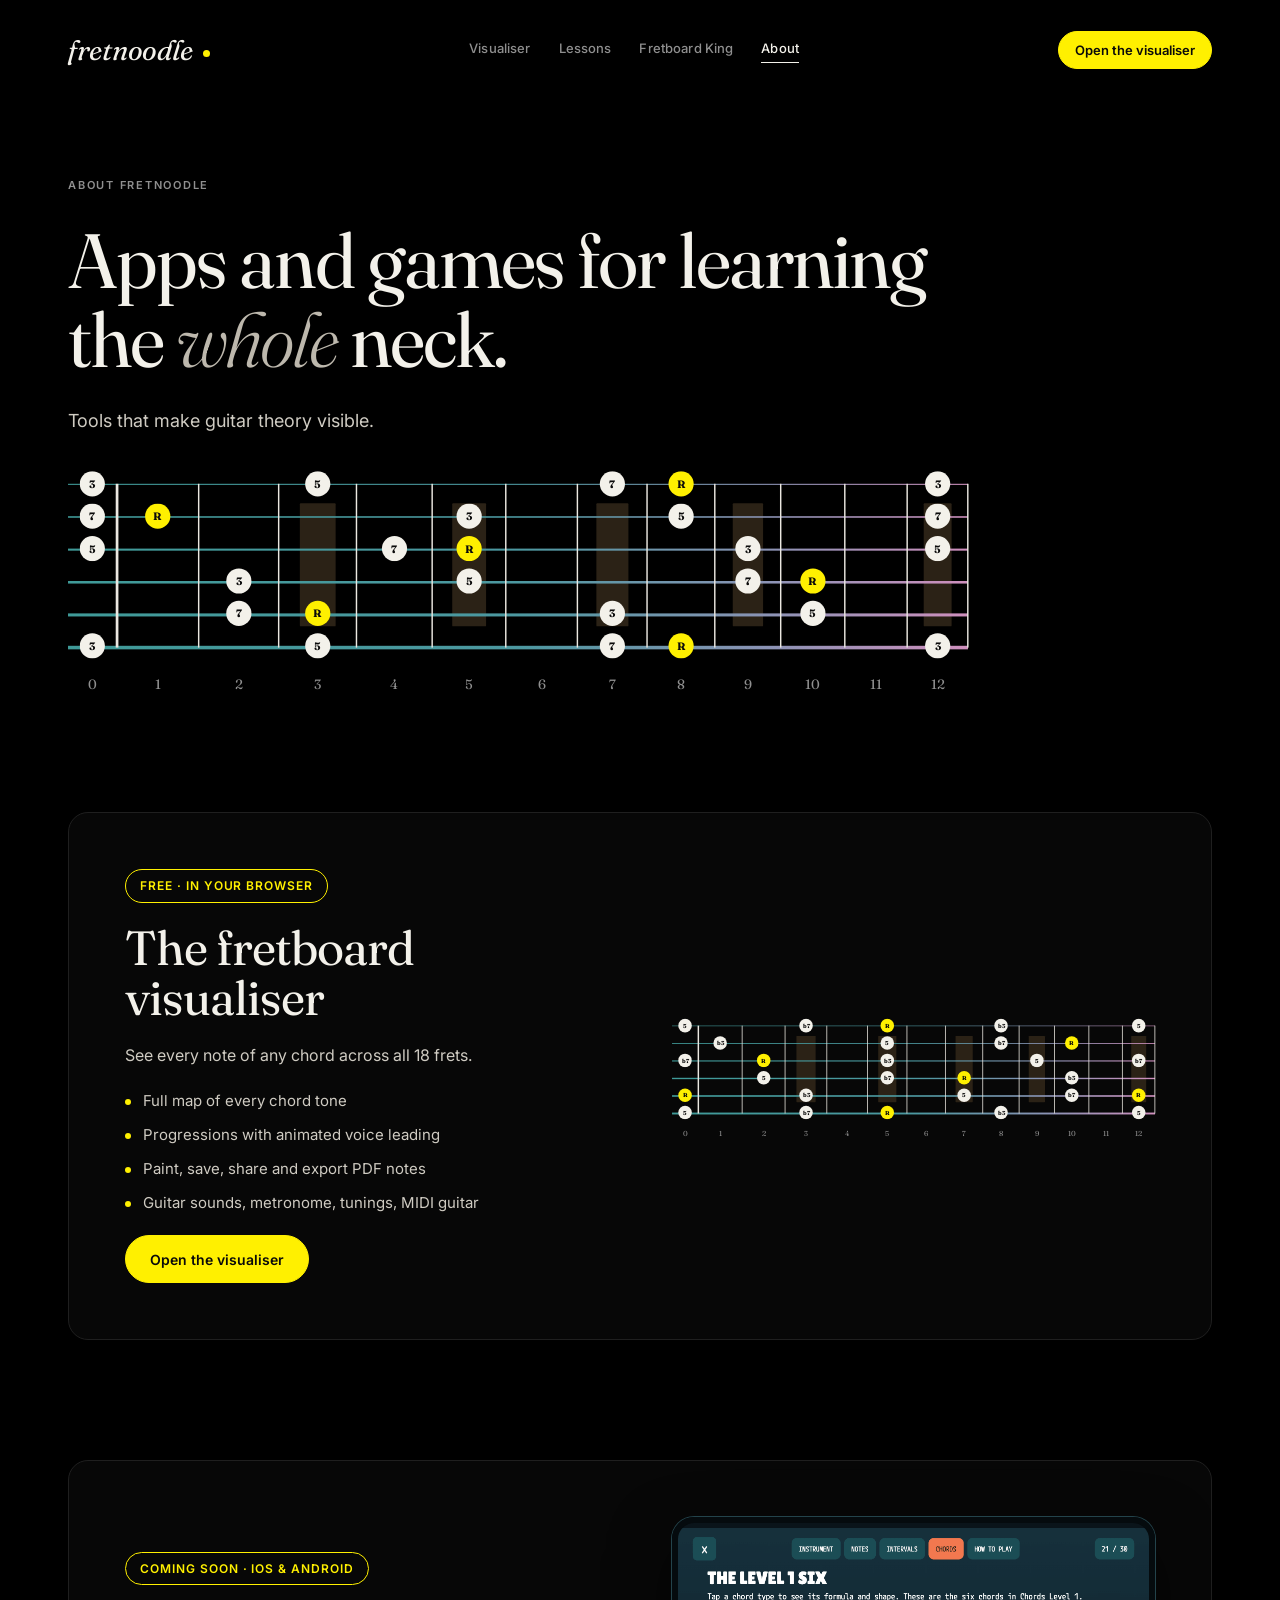
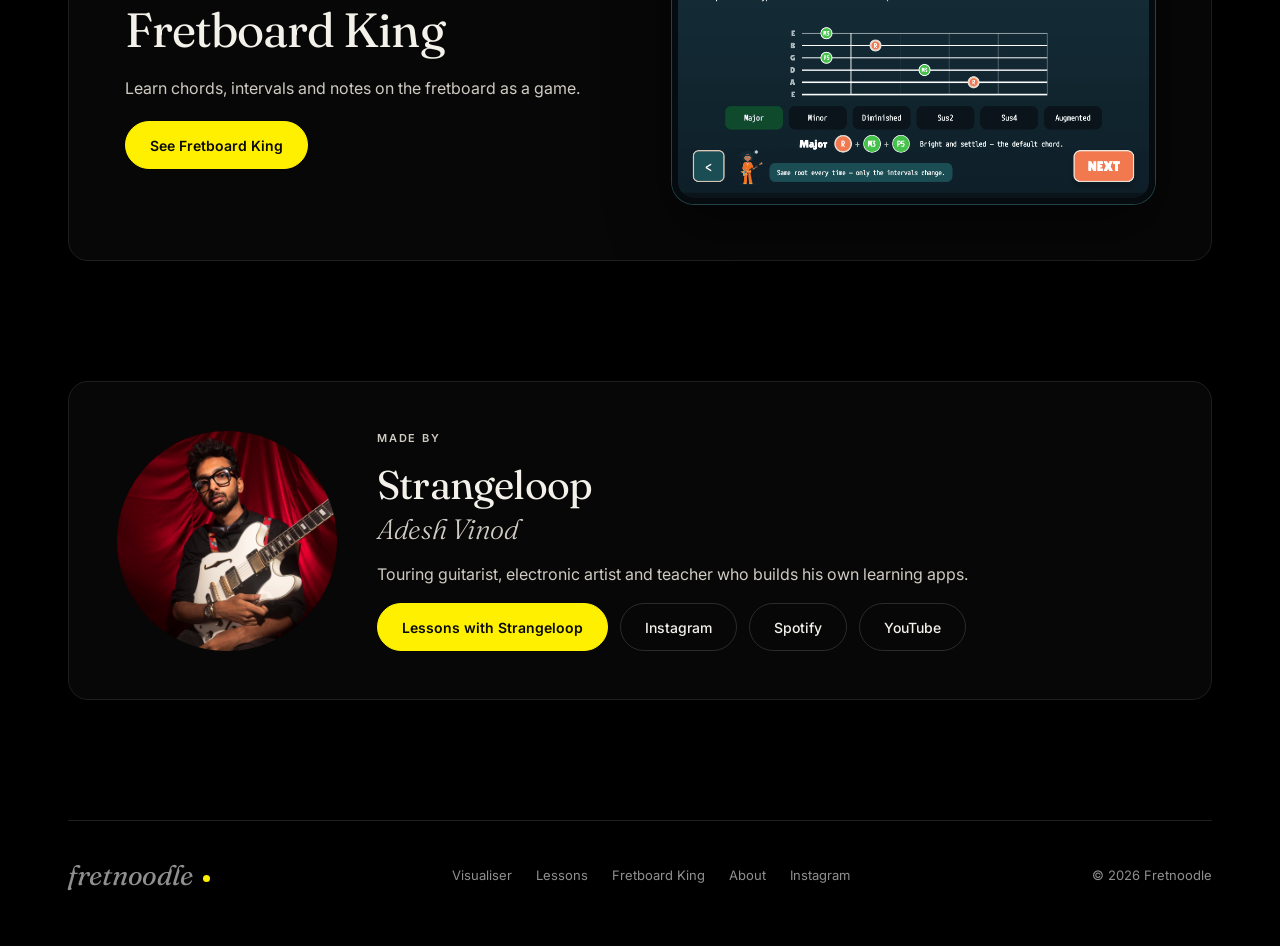
==== about.html @ 5f14fd3d "Relaunch site: visualiser home, Lessons, Fretboard King and About pages Site - Visualiser is now the" ====
<!doctype html>
<!--
  Fretnoodle — About

  What Fretnoodle is: the fretboard visualiser, the upcoming Fretboard King
  game, and the person who makes them.

  Styles: assets/css/site.css · Script: assets/js/site.js
-->
<html lang="en">
<head>
  <meta charset="utf-8">
  <meta name="viewport" content="width=device-width, initial-scale=1">
  <title>About · Fretnoodle</title>
  <meta name="description" content="Fretnoodle makes apps and games for learning the guitar neck: the free fretboard visualiser and Fretboard King, a game for iOS and Android. Made by guitarist Strangeloop.">
  <link rel="icon" type="image/x-icon" href="favicon.ico?v=2">

  <link rel="preconnect" href="https://fonts.googleapis.com">
  <link rel="preconnect" href="https://fonts.gstatic.com" crossorigin>
  <link rel="stylesheet" href="https://fonts.googleapis.com/css2?family=Fraunces:ital,opsz,wght@0,9..144,300..700;1,9..144,300..600&family=Inter:wght@400;500;600&display=swap">
  <link rel="stylesheet" href="assets/css/site.css?v=11">

  <!-- Google tag (gtag.js) -->
  <script async src="https://www.googletagmanager.com/gtag/js?id=G-CQBNR4ZQDX"></script>
  <script>
    window.dataLayer = window.dataLayer || [];
    function gtag(){dataLayer.push(arguments);}
    gtag('js', new Date());
    gtag('config', 'G-CQBNR4ZQDX');
  </script>
</head>
<body>
<div class="container">

  <header class="site-header">
    <a class="brand" href="index.html"><span class="brand-word">fretnoodle</span><span class="brand-dot" aria-hidden="true"></span></a>
    <nav class="site-nav" aria-label="Main">
      <a href="index.html">Visualiser</a>
      <a href="lessons.html">Lessons</a>
      <a href="fretboard-king.html">Fretboard King</a>
      <a href="about.html" aria-current="page">About</a>
    </nav>
    <a class="btn btn-primary btn-small" href="index.html">Open the visualiser</a>
  </header>

  <main>

    <section class="about-hero" aria-labelledby="aboutTitle">
      <p class="eyebrow">About Fretnoodle</p>
      <h1 class="display hero-title" id="aboutTitle">Apps and games for learning the <i>whole</i> neck.</h1>
      <p class="lead">Tools that make guitar theory visible.</p>
      <div class="mini-neck" data-root="0" data-intervals="0,4,7,11" data-frets="12" data-label="Every C major 7 chord tone across the first 12 frets"></div>
    </section>

    <!-- Visualiser ------------------------------------------------------ -->
    <section class="section" aria-labelledby="visualiserTitle">
      <div class="panel product">
        <div class="product-text">
          <span class="badge">Free · in your browser</span>
          <h3 id="visualiserTitle">The fretboard visualiser</h3>
          <p>See every note of any chord across all 18 frets.</p>
          <ul class="feature-list">
            <li>Full map of every chord tone</li>
            <li>Progressions with animated voice leading</li>
            <li>Paint, save, share and export PDF notes</li>
            <li>Guitar sounds, metronome, tunings, MIDI guitar</li>
          </ul>
          <div class="button-row">
            <a class="btn btn-primary" href="index.html">Open the visualiser</a>
          </div>
        </div>
        <div class="mini-neck" data-root="9" data-intervals="0,3,7,10" data-frets="12" data-label="Every A minor 7 chord tone across the first 12 frets"></div>
      </div>
    </section>

    <!-- Fretboard King -------------------------------------------------- -->
    <section class="section" id="fretboard-king" aria-labelledby="kingTitle">
      <div class="panel product">
        <div class="product-text">
          <span class="badge">Coming soon · iOS &amp; Android</span>
          <h3 id="kingTitle">Fretboard King</h3>
          <p>Learn chords, intervals and notes on the fretboard as a game.</p>
          <div class="button-row">
            <a class="btn btn-primary" href="fretboard-king.html">See Fretboard King</a>
          </div>
        </div>
        <a class="king-shot" href="fretboard-king.html">
          <img src="assets/images/fretboard-king/screen-21.png" alt="Fretboard King: building chords on the fretboard" width="924" height="540" loading="lazy">
        </a>
      </div>
    </section>

    <!-- Creator --------------------------------------------------------- -->
    <section class="section" aria-labelledby="creatorTitle">
      <div class="panel creator">
        <img src="assets/images/strangeloop-portrait.jpg" alt="Strangeloop with his guitar" width="1000" height="1500" loading="lazy">
        <div class="creator-text">
          <p class="eyebrow">Made by</p>
          <div class="name-block">
            <h3 id="creatorTitle">Strangeloop</h3>
            <p class="real-name">Adesh Vinod</p>
          </div>
          <p>Touring guitarist, electronic artist and teacher who builds his own learning apps.</p>
          <div class="button-row">
            <a class="btn btn-primary" href="lessons.html">Lessons with Strangeloop</a>
            <a class="btn" href="https://www.instagram.com/strangeloop__/" target="_blank" rel="noopener">Instagram</a>
            <a class="btn" href="https://open.spotify.com/track/6d8cV8W8haRmxL6HJ8miiX" target="_blank" rel="noopener">Spotify</a>
            <a class="btn" href="https://www.youtube.com/watch?v=9fj053LZE0A" target="_blank" rel="noopener">YouTube</a>
          </div>
        </div>
      </div>
    </section>

  </main>

  <footer class="site-footer">
    <a class="brand" href="index.html"><span class="brand-word">fretnoodle</span><span class="brand-dot" aria-hidden="true"></span></a>
    <nav aria-label="Footer">
      <a href="index.html">Visualiser</a>
      <a href="lessons.html">Lessons</a>
      <a href="fretboard-king.html">Fretboard King</a>
      <a href="about.html">About</a>
      <a href="https://www.instagram.com/strangeloop__/" target="_blank" rel="noopener">Instagram</a>
    </nav>
    <span>© <span data-year></span> Fretnoodle</span>
  </footer>

</div>
<script src="assets/js/site.js?v=2"></script>
</body>
</html>
---- assets/css/site.css ----
/*
 * Fretnoodle — site pages (lessons.html, about.html)
 *
 * Same look as the visualiser (assets/css/fretboard-visualiser.css): black
 * background, Fraunces headings, Inter text, one yellow accent, hairline
 * borders and pill buttons.
 *
 * Contents
 *   1. Tokens and base
 *   2. Header and footer
 *   3. Buttons and small parts
 *   4. Sections
 *   5. Lessons page
 *   6. About page
 *   7. Mini fretboard graphic
 *   8. Fretboard King page (game look: navy, coral, teal, Lilita One)
 *   9. Responsive
 */

/* 1. Tokens and base ------------------------------------------------------ */

:root {
  --accent: #FFF000;
  --ink: #f3f1ea;
  --soft: #cfcbc2;
  --muted: #8f8f8f;
  --line: #1f1f1f;
  --line-strong: #2b2b2b;
  --panel: #070707;
  --gutter: clamp(16px, 4vw, 48px);
}

* { box-sizing: border-box; }

html { scroll-behavior: smooth; }
@media (prefers-reduced-motion: reduce) { html { scroll-behavior: auto; } }

body {
  margin: 0;
  background: #000;
  color: var(--ink);
  font-family: Inter, system-ui, sans-serif;
  font-size: 16px;
  line-height: 1.6;
  -webkit-font-smoothing: antialiased;
}

img { display: block; max-width: 100%; height: auto; }   /* aspect-ratio rules below win over width/height attributes */
figure { margin: 0; }
a { color: inherit; }
a:focus-visible, button:focus-visible { outline: 2px solid var(--accent); outline-offset: 3px; }
[hidden] { display: none !important; }

.container { max-width: 1240px; margin: 0 auto; padding: 0 var(--gutter); }

.eyebrow {
  margin: 0;
  font-size: 11px;
  font-weight: 600;
  letter-spacing: .16em;
  text-transform: uppercase;
  color: var(--muted);
}

.display {
  margin: 0;
  font-family: Fraunces, Georgia, serif;
  font-weight: 400;
  letter-spacing: -.025em;
  line-height: 1.02;
}
.display i { font-weight: 300; color: #bdb8ad; }

.lead { max-width: 620px; margin: 0; font-size: 18px; line-height: 1.6; color: var(--soft); }

/* 2. Header and footer ---------------------------------------------------- */

.site-header {
  display: flex;
  flex-wrap: wrap;
  align-items: center;
  justify-content: space-between;
  gap: 16px 32px;
  padding: 28px 0 8px;
}
.brand { display: flex; align-items: center; gap: 10px; color: var(--ink); text-decoration: none; }
.brand-word { font-family: Fraunces, Georgia, serif; font-style: italic; font-size: 28px; letter-spacing: -.01em; }
.brand-dot { width: 7px; height: 7px; margin-top: 6px; border-radius: 50%; background: var(--accent); }

.site-nav { display: flex; flex-wrap: wrap; gap: 4px 28px; font-size: 13px; font-weight: 500; letter-spacing: .01em; }
.site-nav a { padding-bottom: 3px; color: var(--muted); text-decoration: none; }
.site-nav a:hover { color: var(--ink); }
.site-nav a[aria-current=page] { color: var(--ink); border-bottom: 1px solid var(--ink); }

.site-footer {
  display: flex;
  flex-wrap: wrap;
  align-items: center;
  justify-content: space-between;
  gap: 20px 32px;
  margin-top: 120px;
  padding: 32px 0 48px;
  border-top: 1px solid var(--line);
  font-size: 13px;
  color: var(--muted);
}
.site-footer nav { display: flex; flex-wrap: wrap; gap: 8px 24px; }
.site-footer a { color: var(--muted); text-decoration: none; }
.site-footer a:hover { color: var(--ink); }

/* 3. Buttons and small parts ---------------------------------------------- */

.btn {
  display: inline-flex;
  align-items: center;
  justify-content: center;
  gap: 10px;
  min-height: 48px;
  padding: 0 24px;
  border: 1px solid var(--line-strong);
  border-radius: 999px;
  background: transparent;
  color: var(--ink);
  font: 500 14px Inter, system-ui, sans-serif;
  text-decoration: none;
  cursor: pointer;
  transition: border-color 160ms, background 160ms, color 160ms, transform 160ms;
}
.btn:hover { border-color: var(--ink); }
.btn-primary { border-color: var(--accent); background: var(--accent); color: #0a0a0a; font-weight: 600; }
.btn-primary:hover { border-color: var(--accent); transform: translateY(-1px); box-shadow: 0 8px 30px rgba(255, 240, 0, .25); }
.btn-small { min-height: 38px; padding: 0 16px; font-size: 13px; }
.btn svg { flex: none; }
.button-row { display: flex; flex-wrap: wrap; gap: 12px; }

.chips { display: flex; flex-wrap: wrap; gap: 8px; margin: 0; padding: 0; list-style: none; }
.chip {
  display: inline-flex;
  align-items: center;
  gap: 8px;
  padding: 7px 14px;
  border: 1px solid var(--line-strong);
  border-radius: 999px;
  color: var(--soft);
  font-size: 13px;
}
.chip-dot { width: 6px; height: 6px; border-radius: 50%; background: var(--accent); }

.text-link { color: var(--ink); text-decoration: underline; text-decoration-color: var(--accent); text-underline-offset: 4px; }
.text-link:hover { color: var(--accent); }

/* 4. Sections ------------------------------------------------------------- */

.section { padding-top: 120px; scroll-margin-top: 24px; }
.section-head { display: flex; flex-direction: column; gap: 14px; max-width: 760px; margin-bottom: 48px; }
.section-title { font-size: clamp(36px, 5vw, 60px); }

.panel {
  border: 1px solid var(--line);
  border-radius: 20px;
  background: var(--panel);
}

/* Hairline grid: a 1px gap over the border colour draws the dividers */
.grid-lines {
  display: grid;
  gap: 1px;
  overflow: hidden;
  border: 1px solid var(--line);
  border-radius: 20px;
  background: var(--line);
}
.grid-lines > * { background: #000; }

/* 5. Lessons page --------------------------------------------------------- */

.hero {
  display: grid;
  grid-template-columns: minmax(0, 1.15fr) minmax(0, .85fr);
  align-items: center;
  gap: clamp(32px, 6vw, 88px);
  padding-top: clamp(40px, 8vw, 96px);
}
.hero-text { display: flex; flex-direction: column; gap: 28px; }
.hero-title { font-size: clamp(44px, 6vw, 84px); }
.hero-photo { position: relative; }
/* Fits the first screen; cropped toward the guitarist and crowd, not the sky */
.hero-photo img { width: 100%; height: min(72vh, 620px); min-height: 360px; object-fit: cover; object-position: 50% 78%; border-radius: 24px; }
.hero-photo figcaption {
  position: absolute;
  left: 18px;
  bottom: 18px;
  padding: 8px 14px;
  border-radius: 999px;
  background: rgba(0, 0, 0, .65);
  backdrop-filter: blur(8px);
  font-size: 12px;
  color: var(--soft);
}

.formats { grid-template-columns: repeat(2, minmax(0, 1fr)); }
.format { display: flex; flex-direction: column; gap: 14px; padding: 36px; }
.format h3 { margin: 0; font: 400 32px/1.1 Fraunces, Georgia, serif; letter-spacing: -.02em; }
.format p { margin: 0; color: var(--soft); }
.format-icon { display: grid; place-items: center; width: 44px; height: 44px; border: 1px solid var(--line-strong); border-radius: 50%; color: var(--accent); }

.curriculum { grid-template-columns: repeat(3, minmax(0, 1fr)); }
.topic { display: flex; flex-direction: column; gap: 12px; padding: 32px 30px 36px; transition: background 200ms; }
.topic:hover { background: #0a0a0a; }
.topic-cta { color: inherit; text-decoration: none; }
.topic-cta h3 { color: var(--accent); }
.topic-head { display: flex; align-items: center; justify-content: space-between; margin-bottom: 6px; }
.topic-icon {
  display: grid;
  place-items: center;
  width: 56px;
  height: 56px;
  border: 1px solid var(--line-strong);
  border-radius: 50%;
  color: var(--accent);
  transition: border-color 200ms, background 200ms, transform 200ms;
}
.topic:hover .topic-icon { border-color: var(--accent); background: rgba(255, 240, 0, .06); transform: rotate(-6deg); }
.topic-cta .topic-icon { border-color: var(--accent); background: var(--accent); color: #0a0a0a; }
.topic-number { font: 600 13px Inter, sans-serif; color: var(--accent); letter-spacing: .08em; }
.topic h3 { margin: 0; font: 400 26px/1.15 Fraunces, Georgia, serif; letter-spacing: -.02em; }
.topic p { margin: 0; font-size: 15px; color: var(--soft); }

.teacher { display: grid; grid-template-columns: minmax(0, .8fr) minmax(0, 1.2fr); gap: clamp(32px, 6vw, 80px); align-items: start; }
.teacher-photo img { width: 100%; aspect-ratio: 2 / 3; object-fit: cover; border-radius: 24px; }
.teacher-text { display: flex; flex-direction: column; gap: 22px; }
.teacher-text p { margin: 0; font-size: 17px; color: var(--soft); }
.teacher-text p strong { color: var(--ink); font-weight: 500; }
.teacher-name { font-size: clamp(56px, 8vw, 112px); }
.name-block { display: flex; flex-direction: column; gap: 6px; }
.real-name { margin: 0; font: italic 300 clamp(20px, 2.2vw, 28px) Fraunces, Georgia, serif; color: #bdb8ad; letter-spacing: -.01em; }
.teacher-text .real-name { font-size: clamp(22px, 2.6vw, 32px); color: #bdb8ad; }

/* Floating WhatsApp button, bottom right on the Lessons page */
.whatsapp-float {
  position: fixed;
  z-index: 30;
  right: 20px;
  bottom: 20px;
  display: grid;
  place-items: center;
  width: 58px;
  height: 58px;
  border-radius: 50%;
  background: #25D366;
  color: #fff;
  box-shadow: 0 10px 30px rgba(0, 0, 0, .5), 0 0 0 4px rgba(37, 211, 102, .18);
  transition: transform 160ms, box-shadow 160ms;
}
.whatsapp-float:hover { transform: scale(1.06); box-shadow: 0 12px 34px rgba(0, 0, 0, .5), 0 0 0 6px rgba(37, 211, 102, .22); }

.bands { display: flex; flex-wrap: wrap; gap: 10px; margin: 6px 0 0; padding: 0; list-style: none; }
.band {
  padding: 10px 20px;
  border: 1px solid var(--line-strong);
  border-radius: 999px;
  font: italic 400 20px Fraunces, Georgia, serif;
  color: var(--ink);
}

.wide-photo { position: relative; margin-top: 64px; }
.wide-photo img { width: 100%; aspect-ratio: 16 / 9; object-fit: cover; border-radius: 24px; }
.wide-photo figcaption { margin-top: 12px; font-size: 13px; color: var(--muted); }

.tracks { display: grid; grid-template-columns: repeat(3, minmax(0, 1fr)); gap: 16px; }
.tracks iframe { width: 100%; height: 152px; border: 0; border-radius: 14px; background: #121212; }

.videos { display: grid; grid-template-columns: repeat(2, minmax(0, 1fr)); gap: 32px 24px; }
.videos.is-three { grid-template-columns: repeat(3, minmax(0, 1fr)); }
.video { display: flex; flex-direction: column; gap: 12px; margin: 0; }
.video-frame {
  position: relative;
  overflow: hidden;
  aspect-ratio: 16 / 9;
  border: 1px solid var(--line);
  border-radius: 18px;
  background: #0d0d0d;
}
.video-frame iframe { position: absolute; inset: 0; width: 100%; height: 100%; border: 0; }
/* Thumbnail stands in for the player until clicked (keeps the page fast) */
.video-play {
  position: absolute;
  inset: 0;
  width: 100%;
  padding: 0;
  border: 0;
  background: #0d0d0d center / cover no-repeat;
  cursor: pointer;
}
.video-play::after {
  content: '';
  position: absolute;
  inset: 0;
  background: linear-gradient(180deg, rgba(0, 0, 0, 0) 40%, rgba(0, 0, 0, .55));
  transition: background 200ms;
}
.video-play:hover::after { background: linear-gradient(180deg, rgba(0, 0, 0, 0) 20%, rgba(0, 0, 0, .35)); }
.video-play span {
  position: absolute;
  z-index: 1;
  left: 50%;
  top: 50%;
  display: grid;
  place-items: center;
  width: 72px;
  height: 72px;
  margin: -36px 0 0 -36px;
  border-radius: 50%;
  background: var(--accent);
  color: #0a0a0a;
  transition: transform 200ms;
}
.video-play:hover span { transform: scale(1.08); }
.video figcaption { display: flex; flex-direction: column; gap: 2px; }
.video-title { font: 400 22px/1.2 Fraunces, Georgia, serif; letter-spacing: -.01em; }
.video-band { font-size: 13px; color: var(--muted); }

.visit { display: grid; grid-template-columns: minmax(0, .9fr) minmax(0, 1.1fr); overflow: hidden; }
.visit-text { display: flex; flex-direction: column; gap: 20px; padding: 40px; }
.visit-text h3 { margin: 0; font: 400 34px/1.1 Fraunces, Georgia, serif; letter-spacing: -.02em; }
.visit-text p { margin: 0; color: var(--soft); }
.visit-address { font-style: normal; line-height: 1.7; color: var(--soft); }
.visit-map { min-height: 380px; border-left: 1px solid var(--line); }
/* Dark-mode the map tiles so they sit in the black page */
.visit-map iframe { width: 100%; height: 100%; min-height: 380px; border: 0; filter: invert(.92) hue-rotate(180deg) saturate(.6) contrast(.9); }

.contact {
  position: relative;
  overflow: hidden;
  display: flex;
  flex-direction: column;
  align-items: flex-start;
  gap: 28px;
  padding: clamp(36px, 6vw, 72px);
}
.contact::before {
  content: '';
  position: absolute;
  right: -120px;
  top: -160px;
  width: 420px;
  height: 420px;
  border-radius: 50%;
  background: radial-gradient(circle, rgba(255, 240, 0, .18), rgba(255, 240, 0, 0) 70%);
  pointer-events: none;
}
.contact-title { font-size: clamp(44px, 6vw, 84px); }

/* 6. About page ----------------------------------------------------------- */

.about-hero { display: flex; flex-direction: column; gap: 28px; max-width: 900px; padding-top: clamp(40px, 8vw, 96px); }

.product { display: grid; grid-template-columns: minmax(0, 1fr) minmax(0, 1fr); gap: clamp(28px, 5vw, 64px); align-items: center; padding: clamp(28px, 5vw, 56px); }
.product-text { display: flex; flex-direction: column; gap: 20px; }
.product-text h3 { margin: 0; font: 400 clamp(34px, 4vw, 48px)/1.05 Fraunces, Georgia, serif; letter-spacing: -.02em; }
.product-text p { margin: 0; color: var(--soft); }
.feature-list { display: flex; flex-direction: column; gap: 10px; margin: 0; padding: 0; list-style: none; color: var(--soft); font-size: 15px; }
.feature-list li { display: flex; gap: 12px; }
.feature-list li::before { content: ''; flex: none; width: 6px; height: 6px; margin-top: 10px; border-radius: 50%; background: var(--accent); }

.badge {
  align-self: flex-start;
  display: inline-flex;
  align-items: center;
  gap: 8px;
  padding: 6px 14px;
  border: 1px solid var(--accent);
  border-radius: 999px;
  color: var(--accent);
  font-size: 12px;
  font-weight: 600;
  letter-spacing: .08em;
  text-transform: uppercase;
}

/* Fretboard King teaser: a framed game screenshot */
.king-shot { display: block; overflow: hidden; border: 6px solid #050b0e; border-radius: 22px; box-shadow: 0 0 0 1px #23434b, 0 24px 60px rgba(0, 0, 0, .5); transition: transform 200ms; }
.king-shot:hover { transform: translateY(-4px); }
.king-shot img { width: 100%; aspect-ratio: 924 / 540; }

.creator { display: grid; grid-template-columns: 220px minmax(0, 1fr); gap: 40px; align-items: center; padding: clamp(28px, 5vw, 48px); }
.creator img { width: 220px; aspect-ratio: 1; object-fit: cover; object-position: 50% 25%; border-radius: 50%; }
.creator-text { display: flex; flex-direction: column; gap: 16px; }
.creator-text h3 { margin: 0; font: 400 40px/1.05 Fraunces, Georgia, serif; letter-spacing: -.02em; }
.creator-text p { margin: 0; color: var(--soft); }

/* 7. Mini fretboard graphic (drawn by site.js) ---------------------------- */

.mini-neck { width: 100%; }
.mini-neck svg { display: block; width: 100%; height: auto; overflow: visible; }
.mini-neck .dot { transform-box: fill-box; transform-origin: center; animation: dot-in 600ms cubic-bezier(.2, .9, .25, 1.15) both; }
@keyframes dot-in { from { opacity: 0; transform: scale(.3); } }
@media (prefers-reduced-motion: reduce) { .mini-neck .dot { animation: none; } }

/* 8. Fretboard King page ------------------------------------------------- */

/* Tokens from design_handoff_fretboardKing_tutorial/README.md */
.page-king {
  --k-navy-top: #16303C;
  --k-navy: #0E1F28;
  --k-ink: #0A141A;
  --k-coral: #F2784F;
  --k-coral-text: #2A1810;
  --k-teal: #1B4D55;
  --k-teal-hud: #134E57;
  --k-hud: #0A1419;
  --k-green: #45C24A;
  --k-off-white: #F1F1F1;
  --k-muted: #A9BCC2;
  --k-paper: #F7F6EC;
  background:
    radial-gradient(1100px 620px at 78% -8%, rgba(22, 48, 60, .95), rgba(22, 48, 60, 0) 70%),
    radial-gradient(900px 600px at 0% 55%, rgba(27, 77, 85, .35), rgba(27, 77, 85, 0) 70%),
    var(--k-ink);
  font-family: 'M PLUS 1 Code', ui-monospace, monospace;
}
.page-king .site-header { font-family: Inter, system-ui, sans-serif; }
.page-king .site-footer { font-family: Inter, system-ui, sans-serif; border-top-color: rgba(169, 188, 194, .14); }

.k-kicker { margin: 0; font-size: 14px; font-weight: 700; letter-spacing: .22em; text-transform: uppercase; color: var(--k-coral); }
.k-title {
  margin: 0;
  font-family: 'Lilita One', Impact, sans-serif;
  font-weight: 400;
  line-height: .92;
  letter-spacing: .01em;
  text-transform: uppercase;
  color: var(--k-off-white);
}
.k-title em { font-style: normal; color: var(--k-coral); }
.k-hero-title { font-size: clamp(56px, 7.4vw, 112px); }
.k-section-title { font-size: clamp(40px, 5.6vw, 72px); }
.k-lead { max-width: 560px; margin: 0; font-size: 18px; line-height: 1.6; color: #d7e2e5; }
.k-note { margin: 0; font-size: 14px; color: var(--k-muted); }

/* Buttons: coral NEXT style and teal icon-button style from the game */
.k-btn {
  display: inline-flex;
  align-items: center;
  justify-content: center;
  gap: 10px;
  min-height: 56px;
  padding: 0 28px;
  border: 4px solid #F1E6DC;
  border-radius: 22px;
  background: var(--k-coral);
  color: var(--k-coral-text);
  font: 400 22px 'Lilita One', Impact, sans-serif;
  letter-spacing: .03em;
  text-transform: uppercase;
  text-decoration: none;
  box-shadow: 0 14px 28px rgba(0, 0, 0, .25);
  transition: transform 140ms, box-shadow 140ms;
}
.k-btn:hover { transform: translateY(-2px); box-shadow: 0 18px 34px rgba(0, 0, 0, .3); }
.k-btn-teal { border-color: #2b6670; background: var(--k-teal); color: var(--k-off-white); }

.k-stores { display: flex; flex-wrap: wrap; gap: 12px; }
.k-store {
  display: flex;
  align-items: center;
  gap: 12px;
  padding: 10px 18px 10px 14px;
  border-radius: 16px;
  background: var(--k-teal);
  color: var(--k-off-white);
}
.k-store svg { flex: none; }
.k-store span { display: flex; flex-direction: column; line-height: 1.15; }
.k-store small { font-size: 11px; letter-spacing: .14em; text-transform: uppercase; color: var(--k-coral); }
.k-store strong { font: 400 20px 'Lilita One', Impact, sans-serif; letter-spacing: .02em; }

/* Hero */
.k-hero {
  display: grid;
  grid-template-columns: minmax(0, 1fr) minmax(0, 1.05fr);
  align-items: center;
  gap: clamp(32px, 5vw, 72px);
  padding-top: clamp(40px, 7vw, 88px);
}
.k-hero-text { display: flex; flex-direction: column; gap: 26px; }
.k-device { position: relative; padding-bottom: 40px; }
.k-device-frame {
  overflow: hidden;
  border: 10px solid #050b0e;
  border-radius: 34px;
  background: #050b0e;
  box-shadow: 0 0 0 2px #23434b, 0 40px 90px rgba(0, 0, 0, .55);
}
.k-device-frame img { width: 100%; aspect-ratio: 924 / 540; object-fit: cover; border-radius: 22px; }
.k-device-character {
  position: absolute;
  left: -26px;
  bottom: 0;
  width: clamp(110px, 14vw, 170px);
  filter: drop-shadow(0 18px 24px rgba(0, 0, 0, .45));
}
.k-floor {
  position: absolute;
  left: -46px;
  bottom: 2px;
  width: clamp(150px, 19vw, 220px);
  height: 22px;
  border-radius: 50%;
  background: #0F7FA3;
  opacity: .55;
  filter: blur(1px);
}

/* Modes */
.k-section { padding-top: 120px; }
.k-section-head { display: flex; flex-direction: column; gap: 14px; max-width: 760px; margin-bottom: 44px; }
.k-modes { display: grid; grid-template-columns: repeat(3, minmax(0, 1fr)); gap: 24px; }
.k-mode {
  display: flex;
  flex-direction: column;
  gap: 16px;
  padding: 26px 26px 30px;
  border-radius: 30px;
  background: var(--k-teal);
}
.k-mode-name {
  padding: 14px 0;
  border-radius: 22px;
  background: var(--k-coral);
  color: var(--k-coral-text);
  text-align: center;
  font: 400 30px 'Lilita One', Impact, sans-serif;
  letter-spacing: .04em;
  text-transform: uppercase;
  box-shadow: 0 14px 28px rgba(0, 0, 0, .25);
}
.k-mode p { margin: 0; font-size: 17px; color: var(--k-off-white); }
.k-mode .k-note { margin-top: auto; }

/* Screens */
.k-screens { display: grid; grid-template-columns: repeat(3, minmax(0, 1fr)); gap: 32px 24px; }
.k-shot { display: flex; flex-direction: column; gap: 12px; margin: 0; }
.k-shot img {
  width: 100%;
  aspect-ratio: 924 / 540;
  border: 6px solid #050b0e;
  border-radius: 20px;
  box-shadow: 0 0 0 1px #23434b, 0 20px 50px rgba(0, 0, 0, .4);
  transition: transform 200ms;
}
.k-shot:hover img { transform: translateY(-4px) rotate(-.6deg); }
.k-shot figcaption { font: 400 24px 'Lilita One', Impact, sans-serif; letter-spacing: .02em; text-transform: uppercase; }

/* How you play: HUD and target-score ticket rebuilt from the handoff */
.k-play { display: grid; grid-template-columns: minmax(0, 1.2fr) minmax(0, .8fr); gap: 40px; align-items: center; }
.k-hud-wrap { display: flex; flex-direction: column; gap: 18px; }
.k-hud-question { display: flex; align-items: baseline; gap: 16px; justify-content: center; }
.k-hud-question b { font: 400 88px/1 'Lilita One', Impact, sans-serif; color: var(--k-off-white); }
.k-hud-question span { font-size: 16px; color: var(--k-coral); }
.k-hud-labels { display: grid; grid-template-columns: 1fr 1fr 1fr; text-align: center; font-size: 14px; color: var(--k-muted); }
.k-hud {
  position: relative;
  display: grid;
  grid-template-columns: 1fr 1fr 1fr;
  align-items: center;
  height: 96px;
  border-radius: 20px;
  background: var(--k-hud);
  color: var(--k-off-white);
  font-size: 40px;
  font-weight: 500;
  text-align: center;
}
.k-hud::before {
  content: '';
  position: absolute;
  inset: 0 30%;
  background: var(--k-teal-hud);
  clip-path: polygon(0 0, 100% 0, 90% 100%, 10% 100%);
}
.k-hud > span { position: relative; display: flex; align-items: center; justify-content: center; gap: 14px; }
.k-clock { display: grid; place-items: center; width: 44px; height: 44px; border-radius: 50%; background: var(--k-off-white); color: var(--k-hud); }
.k-rules { display: flex; flex-direction: column; gap: 10px; margin: 6px 0 0; padding: 0; list-style: none; font-size: 16px; color: #d7e2e5; }
.k-rules li { display: flex; gap: 12px; }
.k-rules li::before { content: '→'; color: var(--k-coral); }

.k-ticket {
  overflow: hidden;
  border-radius: 18px;
  background: var(--k-paper);
  color: #1d2a2f;
  font-family: VT323, ui-monospace, monospace;
  box-shadow: 0 24px 48px rgba(0, 0, 0, .35);
  transform: rotate(-2deg);
}
.k-ticket h3 { margin: 0; padding: 12px 22px; background: var(--k-coral); color: var(--k-off-white); font: 400 34px 'Lilita One', Impact, sans-serif; letter-spacing: .03em; }
.k-ticket table { width: 100%; padding: 14px 22px 20px; border-collapse: separate; border-spacing: 0 4px; font-size: 26px; }
.k-ticket th { font-weight: 400; text-align: left; text-decoration: underline; }
.k-ticket td:first-child { width: 42%; }

/* Crew */
.k-crew {
  display: grid;
  grid-template-columns: repeat(5, minmax(0, 1fr));
  gap: 18px;
  padding: clamp(24px, 4vw, 40px);
  border-radius: 30px;
  background: var(--k-teal);
}
.k-member { display: flex; flex-direction: column; align-items: center; gap: 8px; margin: 0; text-align: center; }
.k-member-art { position: relative; display: grid; place-items: end center; height: 190px; }
.k-member-art img { max-height: 180px; width: auto; filter: drop-shadow(0 12px 14px rgba(0, 0, 0, .35)); }
.k-member.is-locked .k-member-art img { filter: brightness(0) drop-shadow(0 12px 14px rgba(0, 0, 0, .35)); }
.k-member.is-locked .k-member-art::after {
  content: '?';
  position: absolute;
  top: 38%;
  left: 50%;
  transform: translate(-50%, -50%);
  font: 400 64px 'Lilita One', Impact, sans-serif;
  color: var(--k-off-white);
}
.k-member figcaption { display: flex; flex-direction: column; gap: 2px; }
.k-member strong { font-size: 15px; font-weight: 700; letter-spacing: .04em; text-transform: uppercase; color: var(--k-coral); }
.k-member.is-locked strong { color: var(--k-muted); }
.k-member small { font-size: 13px; color: var(--k-muted); }
.k-crew-foot { grid-column: 1 / -1; margin: 8px 0 0; text-align: center; font-size: 17px; color: var(--k-off-white); }

/* Closing call */
.k-cta {
  display: flex;
  flex-direction: column;
  align-items: center;
  gap: 24px;
  padding: clamp(40px, 7vw, 80px) 24px;
  border-radius: 30px;
  background: linear-gradient(180deg, var(--k-navy-top), var(--k-navy));
  text-align: center;
}
.k-cta .k-stores, .k-cta .button-row { justify-content: center; }

/* 9. Responsive ----------------------------------------------------------- */

@media (max-width: 960px) {
  .hero, .teacher, .product, .visit { grid-template-columns: minmax(0, 1fr); }
  .hero-photo { max-width: 520px; }
  .teacher-photo { max-width: 460px; }
  .curriculum { grid-template-columns: repeat(2, minmax(0, 1fr)); }
  .tracks { grid-template-columns: minmax(0, 1fr); }
  .videos.is-three { grid-template-columns: repeat(2, minmax(0, 1fr)); }
  .visit-map { border-left: 0; border-top: 1px solid var(--line); }
  .k-hero, .k-play { grid-template-columns: minmax(0, 1fr); }
  .k-modes { grid-template-columns: minmax(0, 1fr); }
  .k-screens { grid-template-columns: repeat(2, minmax(0, 1fr)); }
  .k-crew { grid-template-columns: repeat(3, minmax(0, 1fr)); }
  .k-ticket { max-width: 460px; }
}

@media (max-width: 640px) {
  .section { padding-top: 88px; }
  .formats, .curriculum, .videos, .videos.is-three { grid-template-columns: minmax(0, 1fr); }
  .format, .topic { padding: 28px 24px; }
  .visit-text { padding: 28px 24px; }
  .creator { grid-template-columns: minmax(0, 1fr); }
  .creator img { width: 160px; }
  .site-nav { gap: 4px 20px; }
  .lead { font-size: 17px; }
  .k-section { padding-top: 88px; }
  .k-screens { grid-template-columns: minmax(0, 1fr); }
  .k-crew { grid-template-columns: repeat(2, minmax(0, 1fr)); }
  .k-hud { height: 76px; font-size: 26px; }
  .k-clock { width: 32px; height: 32px; }
  .k-hud-labels { font-size: 12px; }
  .k-device-character { left: -8px; }
  .k-floor { left: -20px; }
}
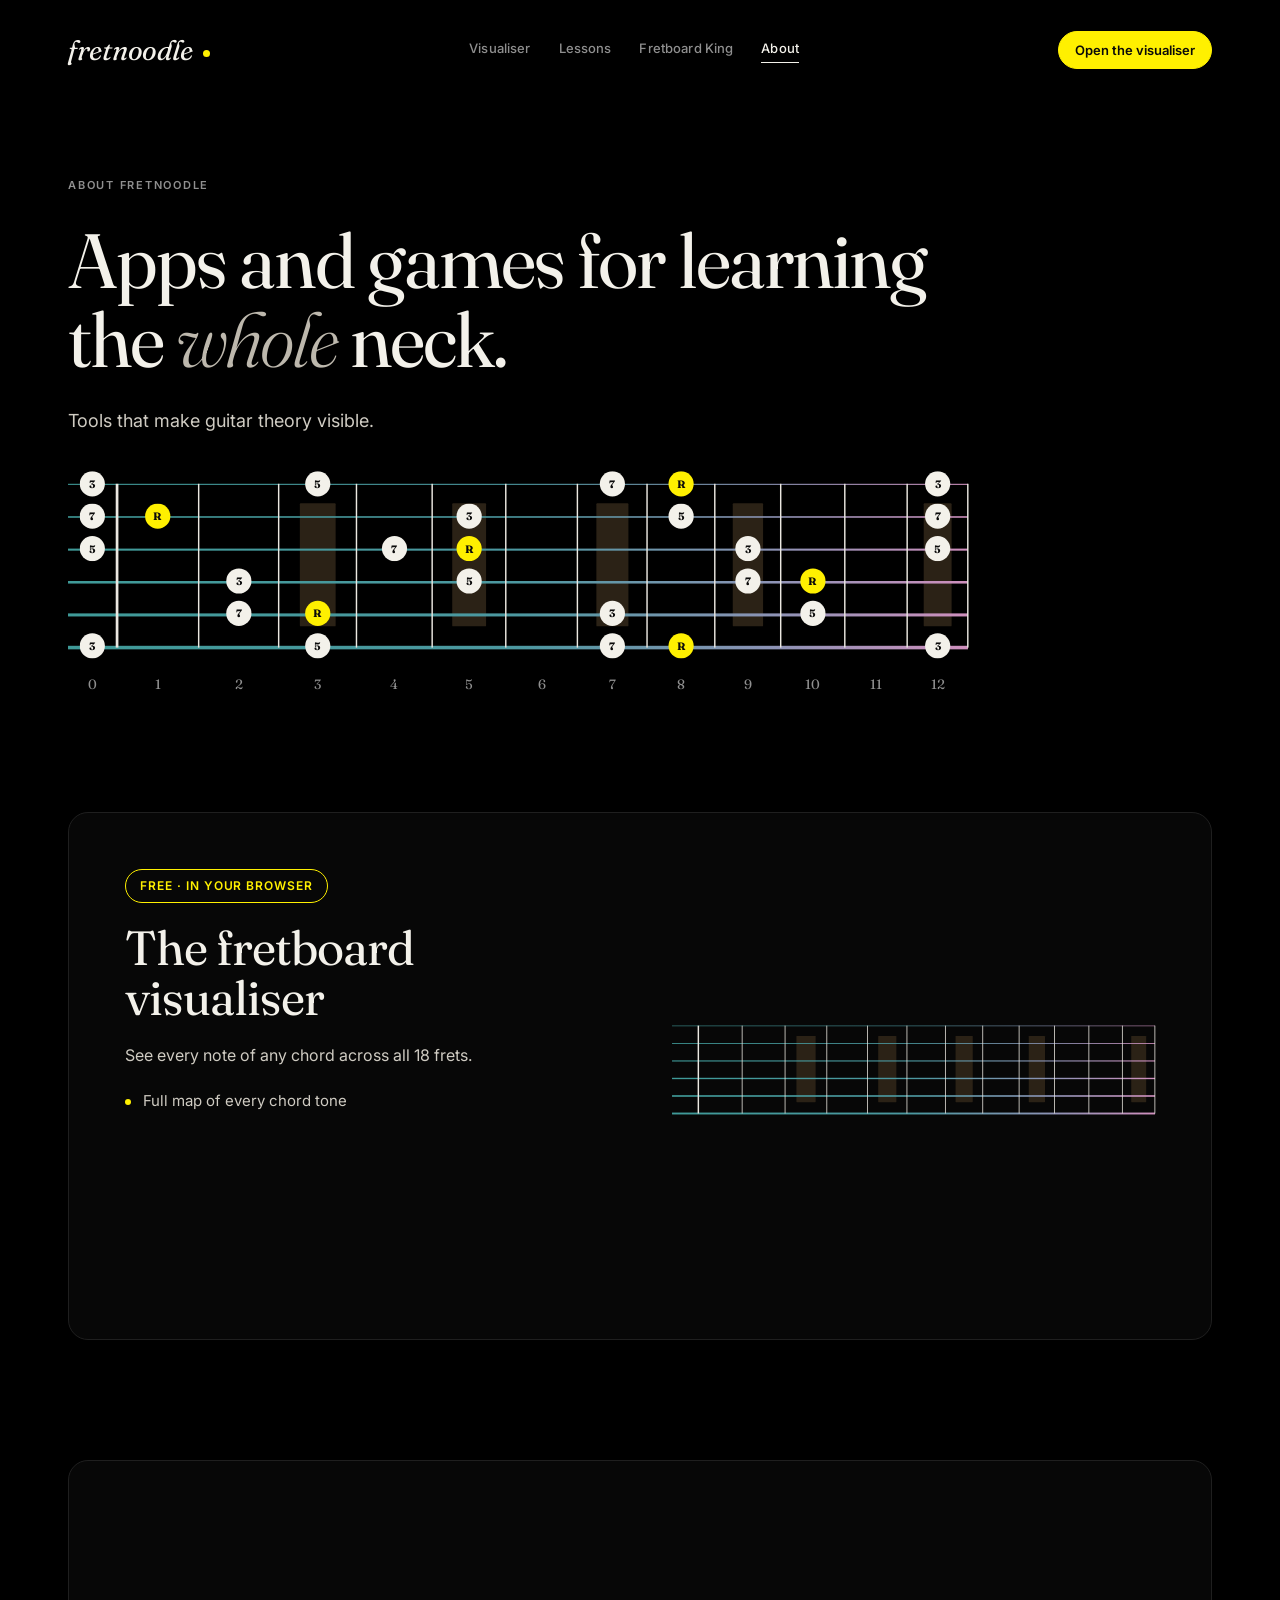
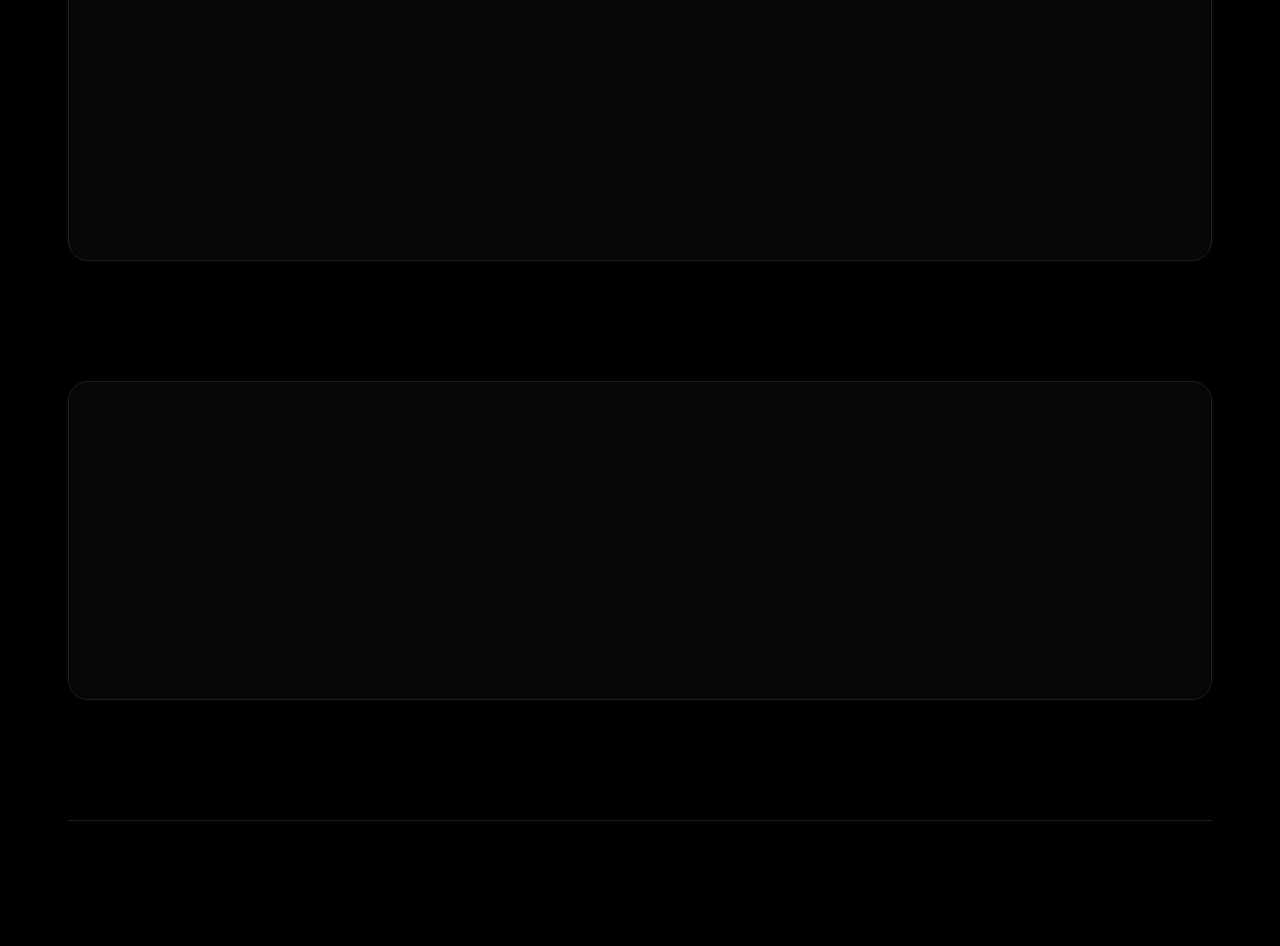
==== commit 8d378711: "Make the Lessons page landing screen work on phones - Full-screen stage photo with the headline, one" ====
--- a/about.html
+++ b/about.html
@@ -18,7 +18,7 @@
   <link rel="preconnect" href="https://fonts.googleapis.com">
   <link rel="preconnect" href="https://fonts.gstatic.com" crossorigin>
   <link rel="stylesheet" href="https://fonts.googleapis.com/css2?family=Fraunces:ital,opsz,wght@0,9..144,300..700;1,9..144,300..600&family=Inter:wght@400;500;600&display=swap">
-  <link rel="stylesheet" href="assets/css/site.css?v=11">
+  <link rel="stylesheet" href="assets/css/site.css?v=13">
 
   <!-- Google tag (gtag.js) -->
   <script async src="https://www.googletagmanager.com/gtag/js?id=G-CQBNR4ZQDX"></script>
@@ -34,13 +34,16 @@
 
   <header class="site-header">
     <a class="brand" href="index.html"><span class="brand-word">fretnoodle</span><span class="brand-dot" aria-hidden="true"></span></a>
-    <nav class="site-nav" aria-label="Main">
+    <button type="button" class="nav-toggle" aria-expanded="false" aria-controls="siteNav" aria-label="Menu">
+      <svg width="22" height="22" viewBox="0 0 24 24" fill="none" stroke="currentColor" stroke-width="1.75" stroke-linecap="round" aria-hidden="true"><path d="M4 7h16M4 12h16M4 17h16"/></svg>
+    </button>
+    <nav class="site-nav" id="siteNav" aria-label="Main">
       <a href="index.html">Visualiser</a>
       <a href="lessons.html">Lessons</a>
       <a href="fretboard-king.html">Fretboard King</a>
       <a href="about.html" aria-current="page">About</a>
     </nav>
-    <a class="btn btn-primary btn-small" href="index.html">Open the visualiser</a>
+    <a class="btn btn-primary btn-small header-cta" href="index.html">Open the visualiser</a>
   </header>
 
   <main>
@@ -126,6 +129,6 @@
   </footer>
 
 </div>
-<script src="assets/js/site.js?v=2"></script>
+<script src="assets/js/site.js?v=3"></script>
 </body>
 </html>
--- a/assets/css/site.css
+++ b/assets/css/site.css
@@ -87,7 +87,21 @@
 .brand-word { font-family: Fraunces, Georgia, serif; font-style: italic; font-size: 28px; letter-spacing: -.01em; }
 .brand-dot { width: 7px; height: 7px; margin-top: 6px; border-radius: 50%; background: var(--accent); }
 
+.site-header { position: relative; }
 .site-nav { display: flex; flex-wrap: wrap; gap: 4px 28px; font-size: 13px; font-weight: 500; letter-spacing: .01em; }
+.nav-toggle {
+  display: none;
+  place-items: center;
+  width: 44px;
+  height: 44px;
+  padding: 0;
+  border: 1px solid rgba(255, 255, 255, .18);
+  border-radius: 50%;
+  background: rgba(0, 0, 0, .35);
+  backdrop-filter: blur(8px);
+  color: var(--ink);
+  cursor: pointer;
+}
 .site-nav a { padding-bottom: 3px; color: var(--muted); text-decoration: none; }
 .site-nav a:hover { color: var(--ink); }
 .site-nav a[aria-current=page] { color: var(--ink); border-bottom: 1px solid var(--ink); }
@@ -252,6 +266,8 @@
   box-shadow: 0 10px 30px rgba(0, 0, 0, .5), 0 0 0 4px rgba(37, 211, 102, .18);
   transition: transform 160ms, box-shadow 160ms;
 }
+.whatsapp-float.is-away { opacity: 0; transform: translateY(16px) scale(.9); pointer-events: none; }
+.whatsapp-float { transition: opacity 250ms, transform 250ms, box-shadow 160ms; }
 .whatsapp-float:hover { transform: scale(1.06); box-shadow: 0 12px 34px rgba(0, 0, 0, .5), 0 0 0 6px rgba(37, 211, 102, .22); }
 
 .bands { display: flex; flex-wrap: wrap; gap: 10px; margin: 6px 0 0; padding: 0; list-style: none; }
@@ -658,6 +674,72 @@
 }
 
 @media (max-width: 640px) {
+  /* Compact header on every site page: wordmark + menu button */
+  .site-header { flex-wrap: nowrap; padding: 16px 0 0; }
+  .brand-word { font-size: 23px; }
+  .header-cta { display: none; }
+  .nav-toggle { display: grid; }
+  .site-nav {
+    position: absolute;
+    z-index: 20;
+    top: calc(100% + 10px);
+    right: 0;
+    display: none;
+    flex-direction: column;
+    gap: 2px;
+    min-width: 210px;
+    padding: 8px;
+    border: 1px solid var(--line-strong);
+    border-radius: 18px;
+    background: #070707;
+    box-shadow: 0 20px 50px rgba(0, 0, 0, .6);
+    font-size: 16px;
+  }
+  .site-nav.is-open { display: flex; }
+  .site-nav a { padding: 12px 14px; border-radius: 12px; }
+  .site-nav a[aria-current=page] { border-bottom: 0; background: #141414; }
+
+  /* Lessons hero: the photo fills the first screen, text over a dark fade */
+  .page-lessons .site-header { position: absolute; z-index: 10; top: 0; left: var(--gutter); right: var(--gutter); }
+  .page-lessons .hero {
+    position: relative;
+    display: block;
+    min-height: 100vh;
+    min-height: 100svh;
+    margin: 0 calc(-1 * var(--gutter));
+    padding: 0;
+  }
+  .page-lessons .hero-photo { position: absolute; inset: 0; max-width: none; }
+  .page-lessons .hero-photo img { width: 100%; height: 100%; min-height: 0; border-radius: 0; object-position: 58% 40%; }
+  .page-lessons .hero::after {
+    content: '';
+    position: absolute;
+    inset: 0;
+    background: linear-gradient(180deg, rgba(0, 0, 0, .55) 0%, rgba(0, 0, 0, 0) 18%, rgba(0, 0, 0, 0) 38%, rgba(0, 0, 0, .82) 64%, #000 92%);
+    pointer-events: none;
+  }
+  .page-lessons .hero-text {
+    position: absolute;
+    z-index: 2;
+    left: var(--gutter);
+    right: var(--gutter);
+    bottom: 28px;
+    gap: 14px;
+  }
+  .page-lessons .hero-text .eyebrow { color: #cfcbc2; }
+  .page-lessons .hero-title { font-size: clamp(38px, 10.5vw, 46px); line-height: 1.02; }
+  .page-lessons .hero-title i { color: #e2ddd1; }
+  .page-lessons .hero-text .lead { font-size: 15px; color: #d9d5cb; }
+  .page-lessons .hero-text .button-row { flex-wrap: nowrap; margin-top: 4px; }
+  .page-lessons .hero-text .btn-primary { flex: 1; min-height: 52px; font-size: 15px; }
+  .page-lessons .btn-watch { min-height: 52px; padding: 0 18px; background: rgba(0, 0, 0, .35); backdrop-filter: blur(8px); }
+  .page-lessons .btn-watch span { display: none; }
+  .page-lessons .btn-watch::after { content: 'Watch'; }
+  /* The four tags become one quiet line of facts */
+  .page-lessons .chips { gap: 4px 12px; }
+  .page-lessons .chip { padding: 0; border: 0; font-size: 12px; color: #bdb8ad; }
+  .page-lessons .chip:first-child { display: none; }   /* "One-on-one" is already in the line above */
+
   .section { padding-top: 88px; }
   .formats, .curriculum, .videos, .videos.is-three { grid-template-columns: minmax(0, 1fr); }
   .format, .topic { padding: 28px 24px; }
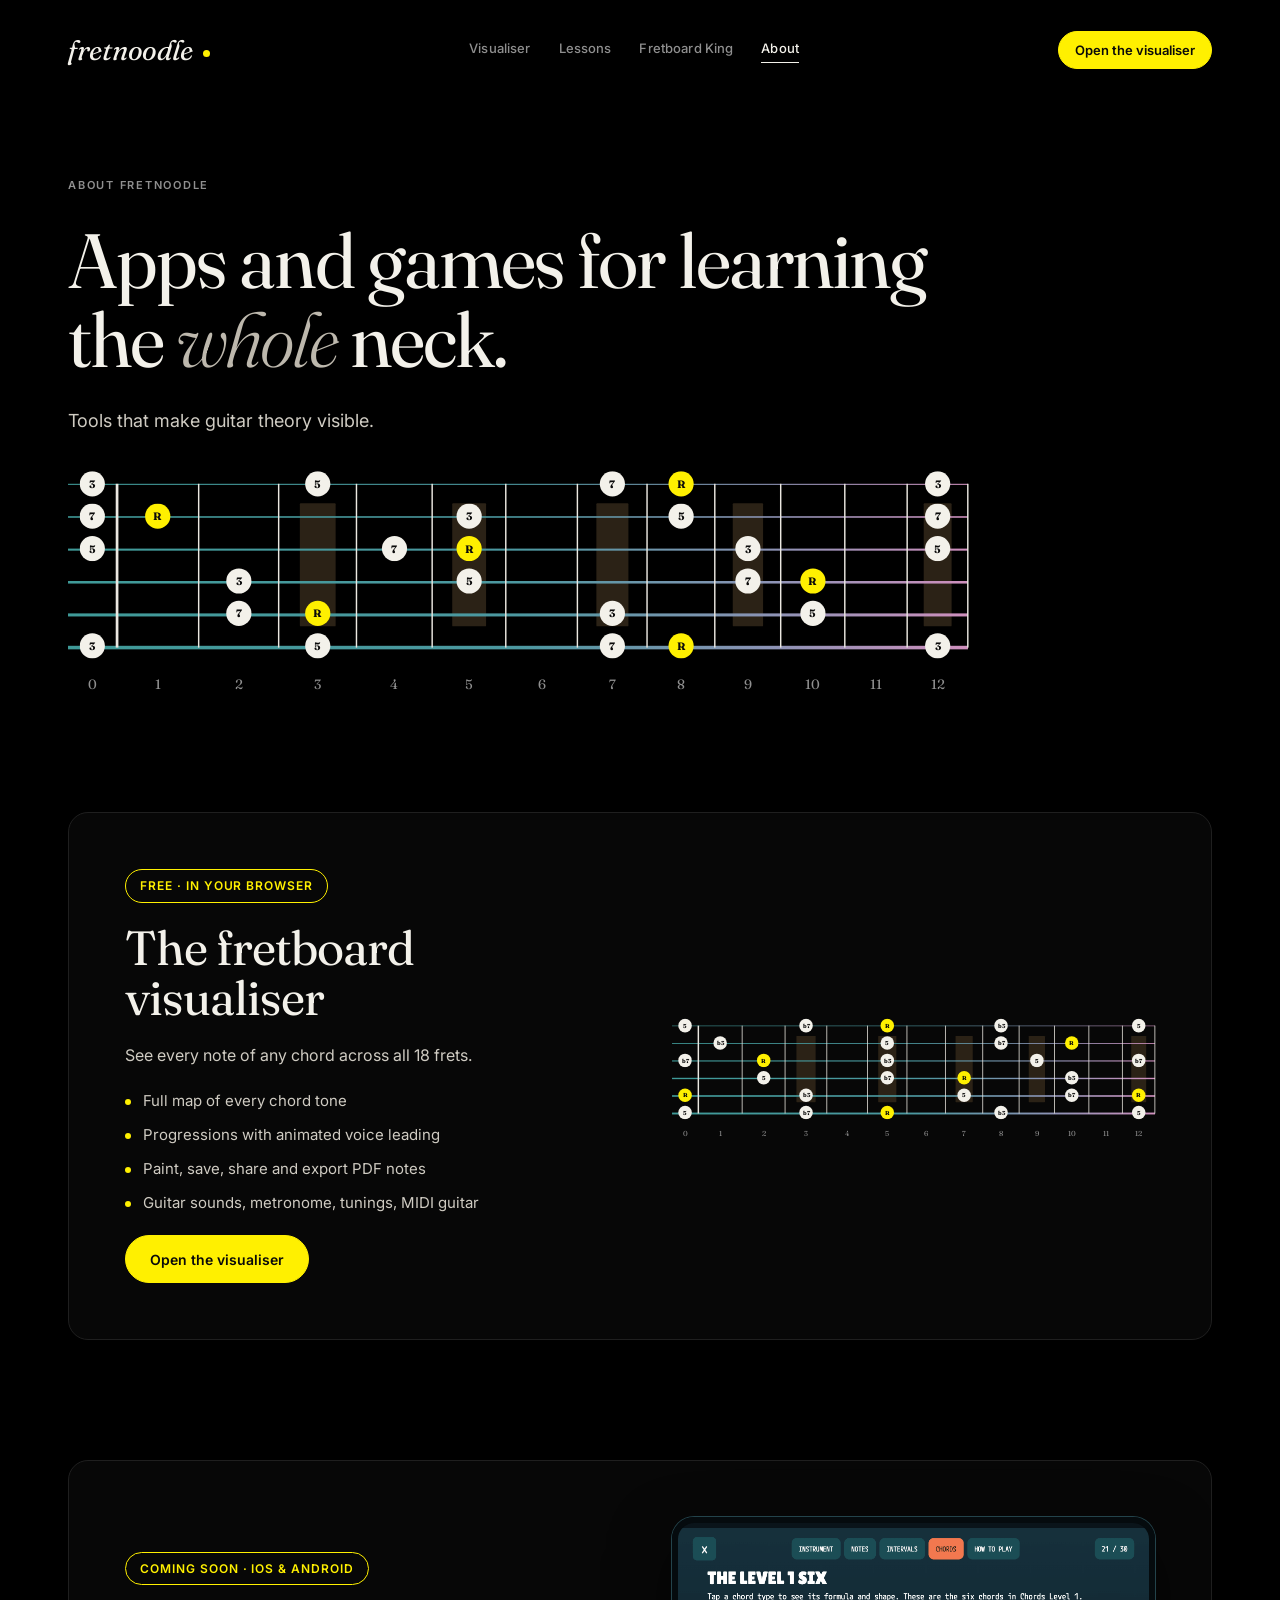
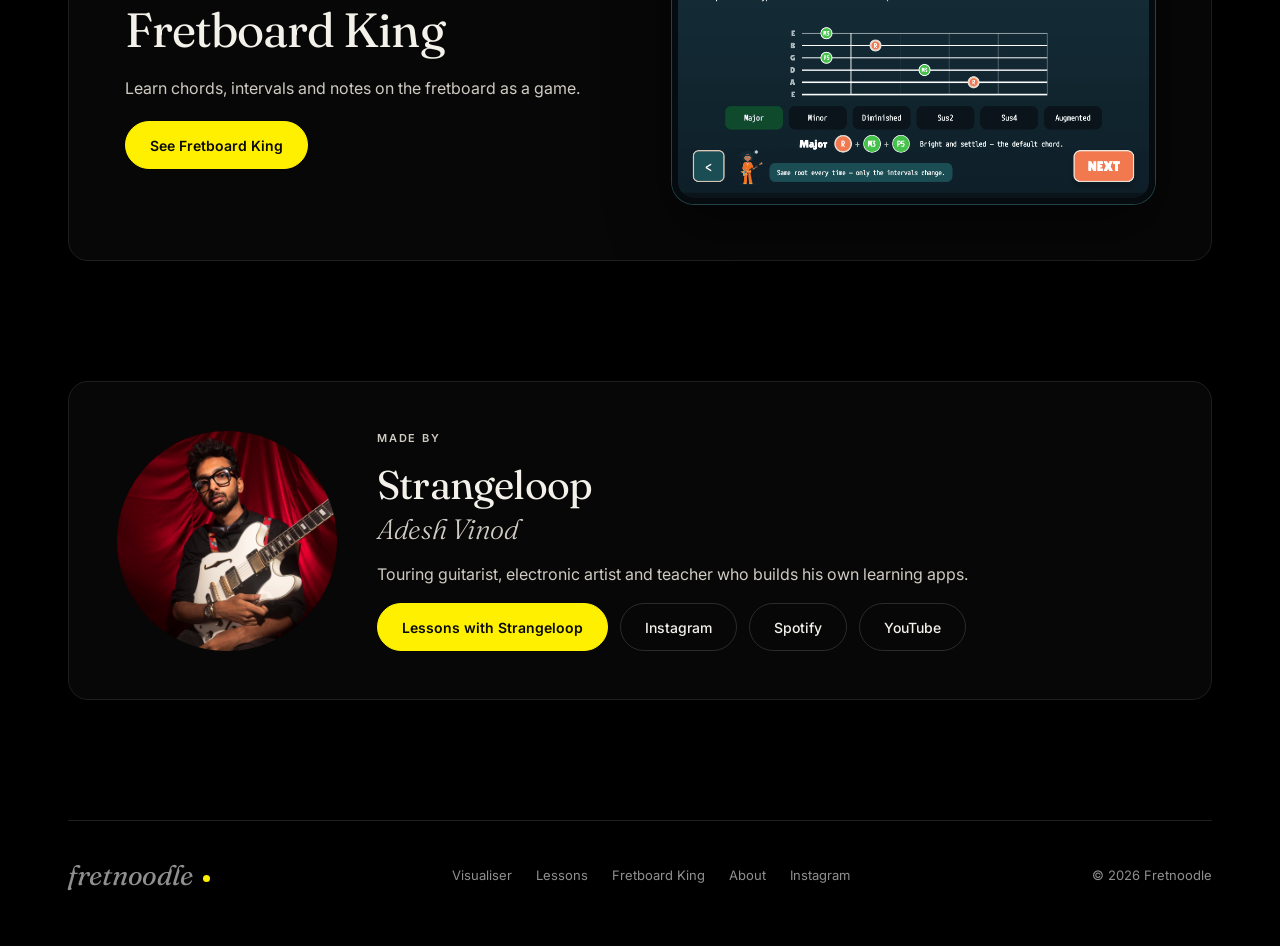
==== commit 751b61ec: "Crop the sky out of the phone hero photo On phones the stage photo is shifted up so the guitarist, g" ====
--- a/about.html
+++ b/about.html
@@ -18,7 +18,7 @@
   <link rel="preconnect" href="https://fonts.googleapis.com">
   <link rel="preconnect" href="https://fonts.gstatic.com" crossorigin>
   <link rel="stylesheet" href="https://fonts.googleapis.com/css2?family=Fraunces:ital,opsz,wght@0,9..144,300..700;1,9..144,300..600&family=Inter:wght@400;500;600&display=swap">
-  <link rel="stylesheet" href="assets/css/site.css?v=13">
+  <link rel="stylesheet" href="assets/css/site.css?v=15">
 
   <!-- Google tag (gtag.js) -->
   <script async src="https://www.googletagmanager.com/gtag/js?id=G-CQBNR4ZQDX"></script>
--- a/assets/css/site.css
+++ b/assets/css/site.css
@@ -709,13 +709,25 @@
     margin: 0 calc(-1 * var(--gutter));
     padding: 0;
   }
-  .page-lessons .hero-photo { position: absolute; inset: 0; max-width: none; }
-  .page-lessons .hero-photo img { width: 100%; height: 100%; min-height: 0; border-radius: 0; object-position: 58% 40%; }
+  /* Crop away the sky (top ~27% of the photo): the image box is taller than
+     the screen and shifted up, so the guitarist and crowd fill the upper
+     two thirds, above the text. */
+  .page-lessons .hero-photo { position: absolute; inset: 0; max-width: none; overflow: hidden; }
+  .page-lessons .hero-photo img {
+    position: absolute;
+    top: -22%;
+    left: 0;
+    width: 100%;
+    height: 97%;
+    min-height: 0;
+    border-radius: 0;
+    object-position: 58% 0;
+  }
   .page-lessons .hero::after {
     content: '';
     position: absolute;
     inset: 0;
-    background: linear-gradient(180deg, rgba(0, 0, 0, .55) 0%, rgba(0, 0, 0, 0) 18%, rgba(0, 0, 0, 0) 38%, rgba(0, 0, 0, .82) 64%, #000 92%);
+    background: linear-gradient(180deg, rgba(0, 0, 0, .5) 0%, rgba(0, 0, 0, 0) 14%, rgba(0, 0, 0, 0) 46%, rgba(0, 0, 0, .78) 62%, #000 74%);
     pointer-events: none;
   }
   .page-lessons .hero-text {
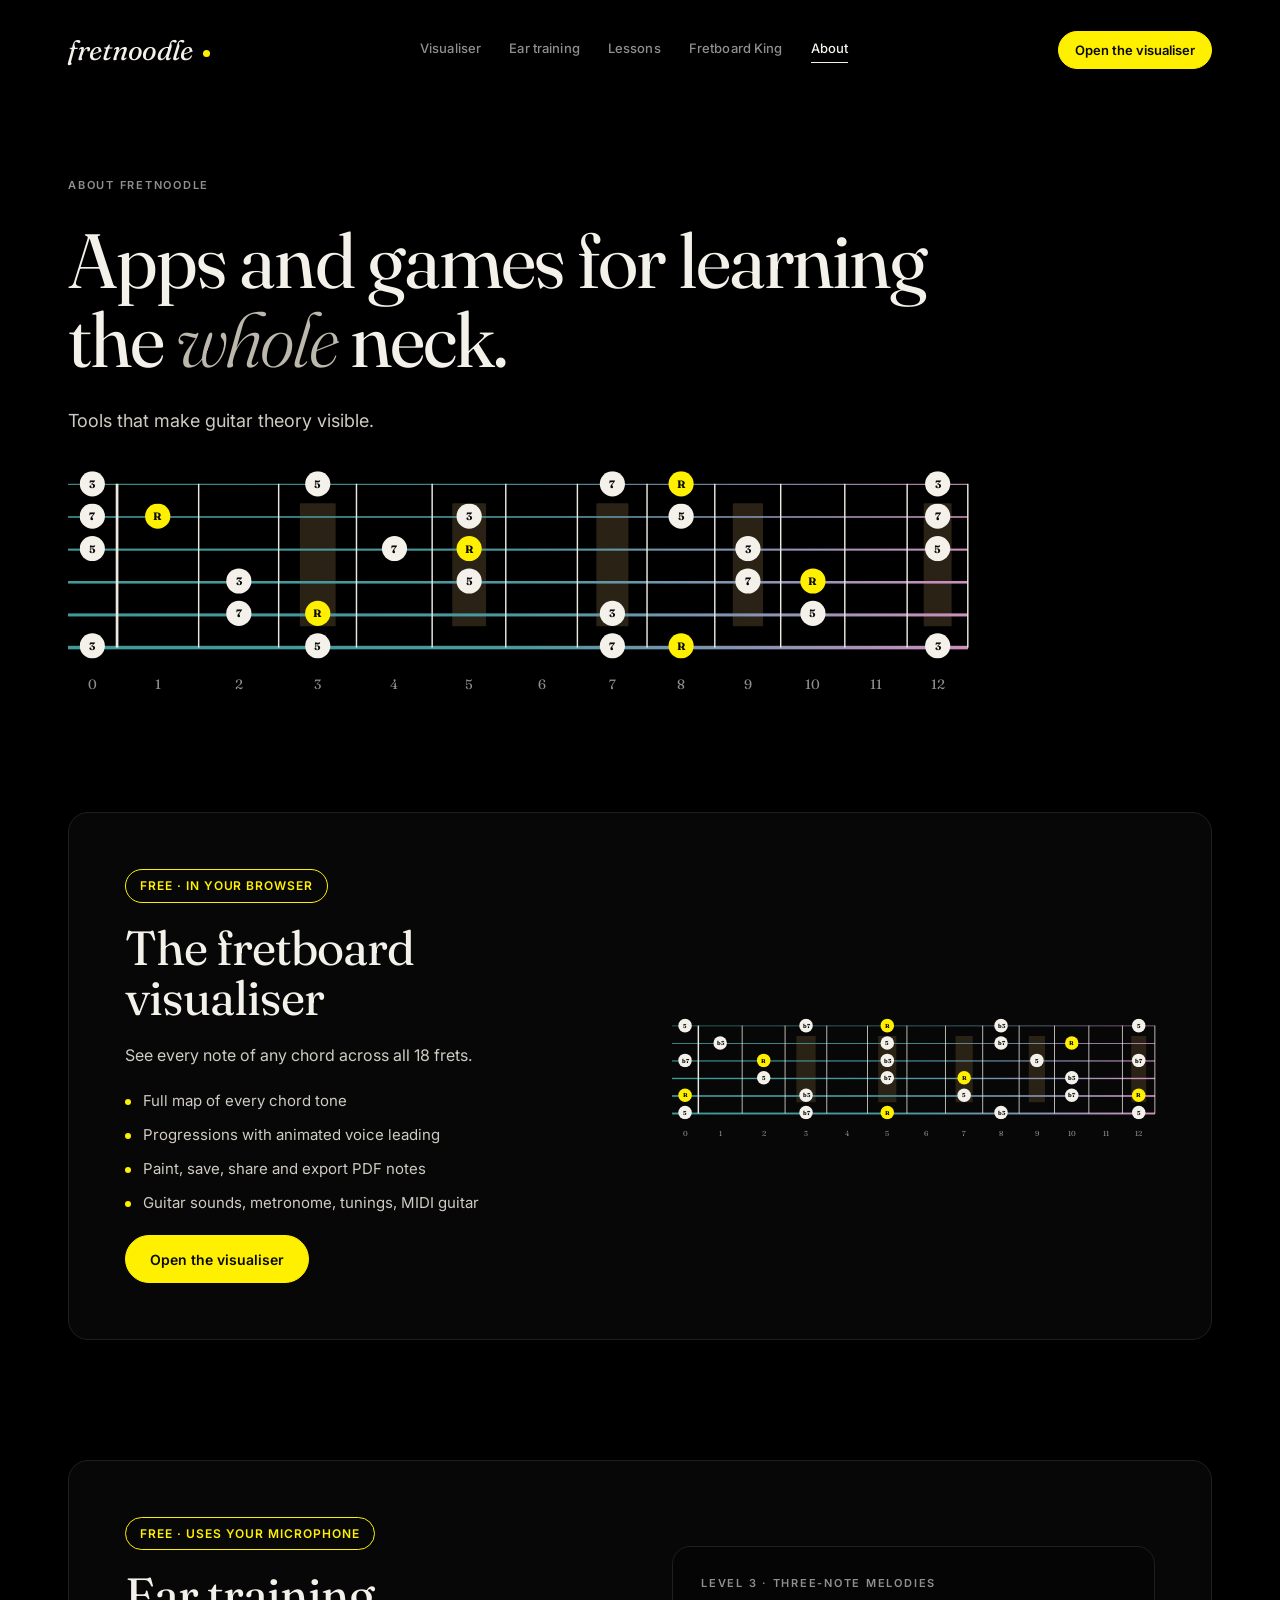
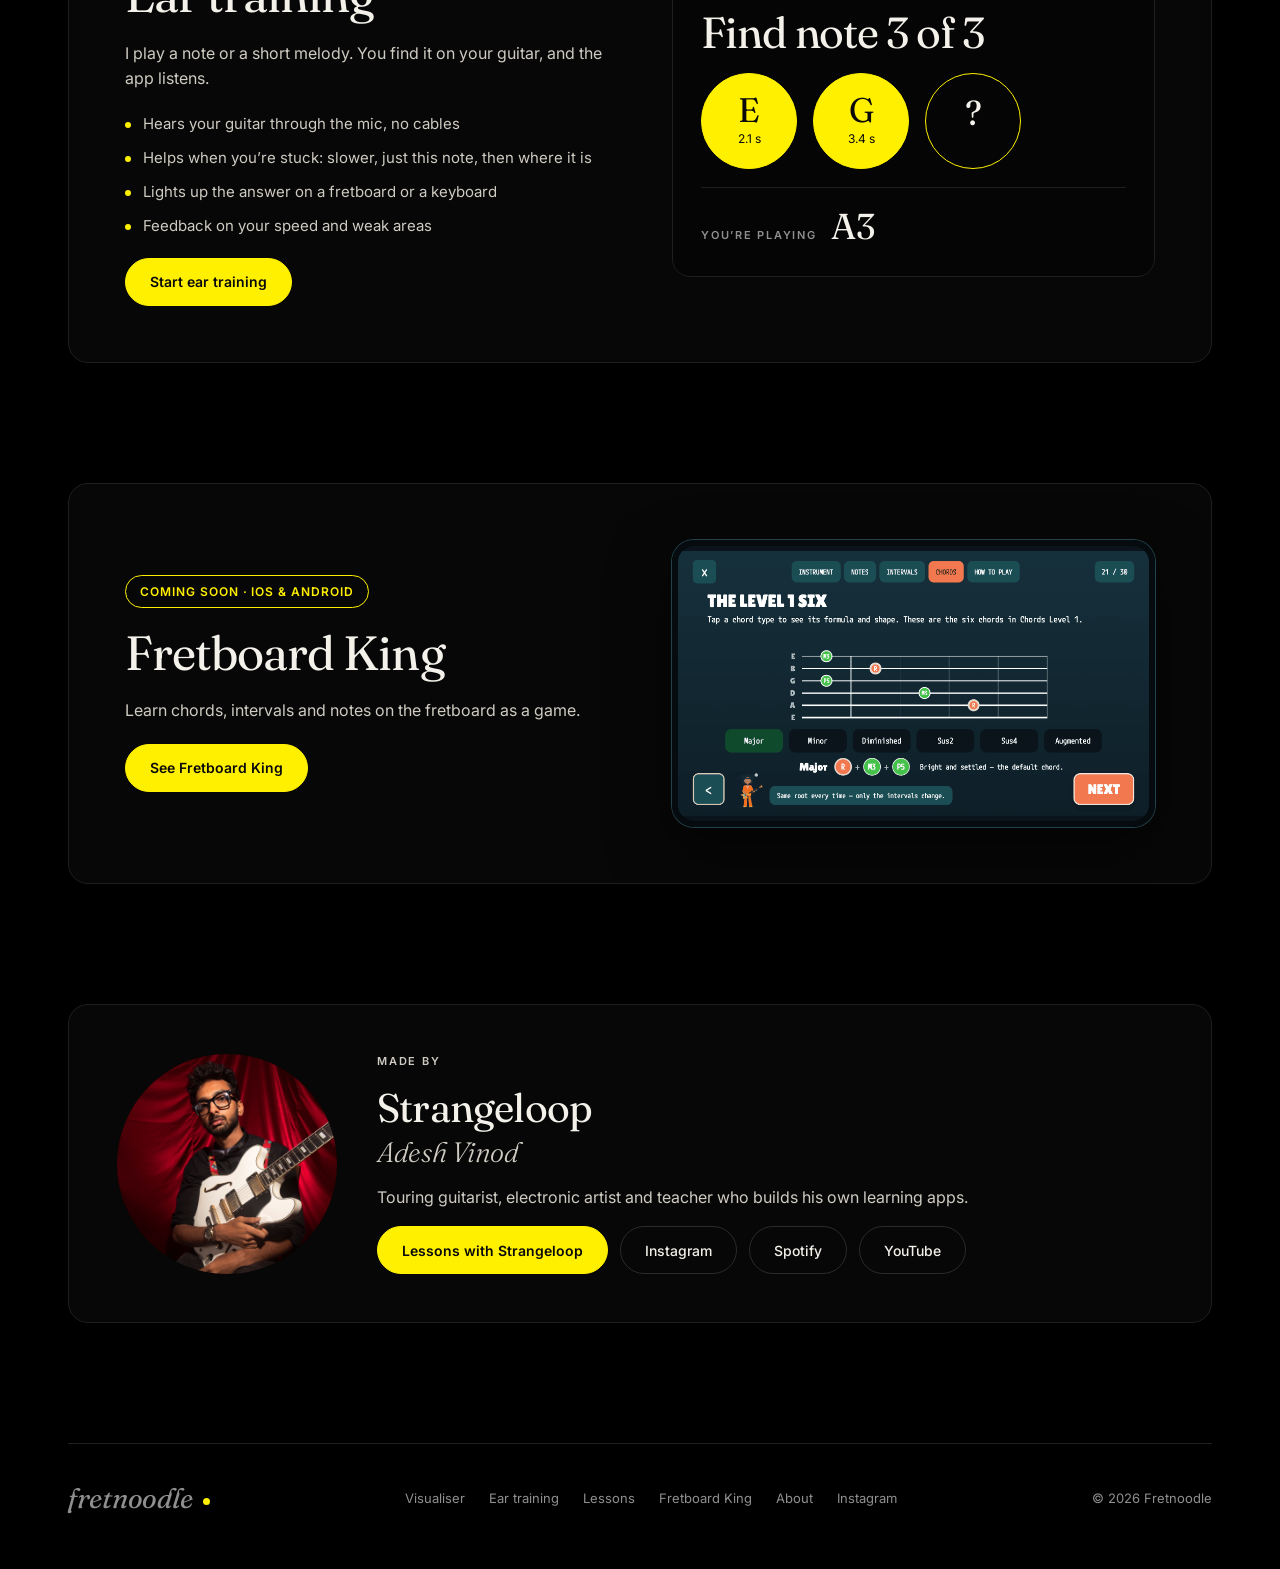
==== commit 450d60d3: "Add ear training: find the note or melody on your guitar - New ear-training.html: the app plays a no" ====
--- a/about.html
+++ b/about.html
@@ -2,8 +2,8 @@
 <!--
   Fretnoodle — About
 
-  What Fretnoodle is: the fretboard visualiser, the upcoming Fretboard King
-  game, and the person who makes them.
+  What Fretnoodle is: the fretboard visualiser, ear training, the upcoming
+  Fretboard King game, and the person who makes them.
 
   Styles: assets/css/site.css · Script: assets/js/site.js
 -->
@@ -12,13 +12,13 @@
   <meta charset="utf-8">
   <meta name="viewport" content="width=device-width, initial-scale=1">
   <title>About · Fretnoodle</title>
-  <meta name="description" content="Fretnoodle makes apps and games for learning the guitar neck: the free fretboard visualiser and Fretboard King, a game for iOS and Android. Made by guitarist Strangeloop.">
+  <meta name="description" content="Fretnoodle makes apps and games for learning the guitar neck: the free fretboard visualiser, ear training that listens to your guitar, and Fretboard King, a game for iOS and Android. Made by guitarist Strangeloop.">
   <link rel="icon" type="image/x-icon" href="favicon.ico?v=2">
 
   <link rel="preconnect" href="https://fonts.googleapis.com">
   <link rel="preconnect" href="https://fonts.gstatic.com" crossorigin>
   <link rel="stylesheet" href="https://fonts.googleapis.com/css2?family=Fraunces:ital,opsz,wght@0,9..144,300..700;1,9..144,300..600&family=Inter:wght@400;500;600&display=swap">
-  <link rel="stylesheet" href="assets/css/site.css?v=15">
+  <link rel="stylesheet" href="assets/css/site.css?v=24">
 
   <!-- Google tag (gtag.js) -->
   <script async src="https://www.googletagmanager.com/gtag/js?id=G-CQBNR4ZQDX"></script>
@@ -39,6 +39,7 @@
     </button>
     <nav class="site-nav" id="siteNav" aria-label="Main">
       <a href="index.html">Visualiser</a>
+      <a href="ear-training.html">Ear training</a>
       <a href="lessons.html">Lessons</a>
       <a href="fretboard-king.html">Fretboard King</a>
       <a href="about.html" aria-current="page">About</a>
@@ -73,6 +74,36 @@
           </div>
         </div>
         <div class="mini-neck" data-root="9" data-intervals="0,3,7,10" data-frets="12" data-label="Every A minor 7 chord tone across the first 12 frets"></div>
+      </div>
+    </section>
+
+    <!-- Ear training ---------------------------------------------------- -->
+    <section class="section" aria-labelledby="earTitle">
+      <div class="panel product">
+        <div class="product-text">
+          <span class="badge">Free · uses your microphone</span>
+          <h3 id="earTitle">Ear training</h3>
+          <p>I play a note or a short melody. You find it on your guitar, and the app listens.</p>
+          <ul class="feature-list">
+            <li>Hears your guitar through the mic, no cables</li>
+            <li>Helps when you’re stuck: slower, just this note, then where it is</li>
+            <li>Lights up the answer on a fretboard or a keyboard</li>
+            <li>Feedback on your speed and weak areas</li>
+          </ul>
+          <div class="button-row">
+            <a class="btn btn-primary" href="ear-training.html">Start ear training</a>
+          </div>
+        </div>
+        <div class="ear-preview" aria-hidden="true">
+          <span class="eyebrow">Level 3 · Three-note melodies</span>
+          <div class="ear-headline display">Find note 3 of 3</div>
+          <div class="ear-slots">
+            <div class="ear-slot is-found"><span>E</span><small>2.1 s</small></div>
+            <div class="ear-slot is-found"><span>G</span><small>3.4 s</small></div>
+            <div class="ear-slot is-current"><span>?</span><small></small></div>
+          </div>
+          <div class="ear-preview-live"><span class="eyebrow">You’re playing</span><b>A3</b></div>
+        </div>
       </div>
     </section>
 
@@ -120,6 +151,7 @@
     <a class="brand" href="index.html"><span class="brand-word">fretnoodle</span><span class="brand-dot" aria-hidden="true"></span></a>
     <nav aria-label="Footer">
       <a href="index.html">Visualiser</a>
+      <a href="ear-training.html">Ear training</a>
       <a href="lessons.html">Lessons</a>
       <a href="fretboard-king.html">Fretboard King</a>
       <a href="about.html">About</a>
--- a/assets/css/site.css
+++ b/assets/css/site.css
@@ -1,5 +1,5 @@
 /*
- * Fretnoodle — site pages (lessons.html, about.html)
+ * Fretnoodle — site pages (lessons, about, fretboard-king, ear-training)
  *
  * Same look as the visualiser (assets/css/fretboard-visualiser.css): black
  * background, Fraunces headings, Inter text, one yellow accent, hairline
@@ -14,7 +14,8 @@
  *   6. About page
  *   7. Mini fretboard graphic
  *   8. Fretboard King page (game look: navy, coral, teal, Lilita One)
- *   9. Responsive
+ *   9. Ear training page
+ *  10. Responsive
  */
 
 /* 1. Tokens and base ------------------------------------------------------ */
@@ -398,6 +399,11 @@
 .king-shot { display: block; overflow: hidden; border: 6px solid #050b0e; border-radius: 22px; box-shadow: 0 0 0 1px #23434b, 0 24px 60px rgba(0, 0, 0, .5); transition: transform 200ms; }
 .king-shot:hover { transform: translateY(-4px); }
 .king-shot img { width: 100%; aspect-ratio: 924 / 540; }
+
+.ear-preview { display: flex; flex-direction: column; gap: 18px; padding: 28px; border: 1px solid var(--line); border-radius: 18px; background: #050505; }
+.ear-preview .ear-headline { font-size: clamp(30px, 3.4vw, 44px); }
+.ear-preview-live { display: flex; align-items: baseline; gap: 14px; padding-top: 16px; border-top: 1px solid var(--line); }
+.ear-preview-live b { font: 400 36px Fraunces, Georgia, serif; color: var(--ink); }
 
 .creator { display: grid; grid-template-columns: 220px minmax(0, 1fr); gap: 40px; align-items: center; padding: clamp(28px, 5vw, 48px); }
 .creator img { width: 220px; aspect-ratio: 1; object-fit: cover; object-position: 50% 25%; border-radius: 50%; }
@@ -656,7 +662,209 @@
 }
 .k-cta .k-stores, .k-cta .button-row { justify-content: center; }
 
-/* 9. Responsive ----------------------------------------------------------- */
+/* 9. Ear training page --------------------------------------------------- */
+
+.ear-intro { display: flex; flex-direction: column; gap: 18px; max-width: 760px; padding: clamp(32px, 6vw, 72px) 0 36px; }
+.ear-title { font-size: clamp(48px, 7vw, 92px); }
+
+.ear-panel { display: flex; flex-direction: column; gap: 28px; padding: clamp(24px, 4vw, 44px); }
+
+.ear-steps { display: flex; flex-wrap: wrap; gap: 12px 32px; margin: 0; padding: 0; list-style: none; color: var(--soft); }
+.ear-steps li { display: flex; align-items: center; gap: 12px; }
+.ear-steps span {
+  flex: none;
+  display: grid;
+  place-items: center;
+  width: 30px;
+  height: 30px;
+  border: 1px solid var(--accent);
+  border-radius: 50%;
+  color: var(--accent);
+  font-size: 13px;
+  font-weight: 600;
+}
+
+.ear-settings { display: flex; flex-wrap: wrap; align-items: flex-end; gap: 20px 36px; }
+.ear-setting { display: flex; flex-direction: column; gap: 10px; }
+.ear-segmented { display: flex; flex-wrap: wrap; gap: 6px; }
+.ear-segmented button {
+  min-width: 44px;
+  min-height: 40px;
+  padding: 0 14px;
+  border: 1px solid var(--line-strong);
+  border-radius: 999px;
+  background: transparent;
+  color: var(--soft);
+  font: 400 16px Fraunces, Georgia, serif;
+  cursor: pointer;
+}
+.ear-segmented button[aria-pressed=true] { border-color: var(--ink); background: var(--ink); color: #0a0a0a; }
+
+.ear-switch {
+  display: flex;
+  align-items: center;
+  gap: 12px;
+  min-height: 40px;
+  padding: 0;
+  border: 0;
+  background: transparent;
+  color: var(--soft);
+  font: 500 14px Inter, sans-serif;
+  cursor: pointer;
+}
+.ear-switch-track { position: relative; width: 42px; height: 24px; border-radius: 999px; background: var(--line-strong); transition: background 200ms; }
+.ear-switch-track span { position: absolute; top: 4px; left: 4px; width: 16px; height: 16px; border-radius: 50%; background: #9a968d; transition: transform 200ms, background 200ms; }
+.ear-switch[aria-checked=true] .ear-switch-track { background: var(--accent); }
+.ear-switch[aria-checked=true] .ear-switch-track span { background: #0a0a0a; transform: translateX(18px); }
+
+.ear-start-row { display: flex; flex-wrap: wrap; align-items: center; gap: 16px; }
+.ear-calibrating { margin: 0; color: var(--soft); }
+.ear-error { margin: 0; padding: 12px 16px; border: 1px solid #5a2a2a; border-radius: 12px; color: #f0b4b4; }
+
+/* Live input: note heard, tuning needle, level, and whether the app is listening */
+.ear-live {
+  display: grid;
+  grid-template-columns: auto 1fr;
+  grid-template-areas: "label label" "note tuning" "note level" "status status" "tip tip";
+  align-items: center;
+  gap: 8px 20px;
+  max-width: 460px;
+  padding: 18px 22px;
+  border: 1px solid var(--line);
+  border-radius: 16px;
+  background: #050505;
+  transition: opacity 200ms;
+}
+.ear-live.is-paused { opacity: .45; }
+.ear-live-label { grid-area: label; font-size: 12px; font-weight: 600; letter-spacing: .12em; text-transform: uppercase; color: var(--muted); }
+.ear-live-note { grid-area: note; min-width: 96px; font: 400 52px/1 Fraunces, Georgia, serif; letter-spacing: -.02em; }
+.ear-tuning { grid-area: tuning; position: relative; height: 18px; border-radius: 9px; background: linear-gradient(90deg, #1a1a1a, #2b2b2b 46%, var(--accent) 50%, #2b2b2b 54%, #1a1a1a); }
+.ear-needle { position: absolute; top: -3px; left: 50%; width: 3px; height: 24px; margin-left: -1.5px; border-radius: 2px; background: var(--ink); transition: left 90ms linear; }
+.ear-level { grid-area: level; height: 6px; overflow: hidden; border-radius: 3px; background: #1a1a1a; }
+.ear-level i { display: block; width: 0; height: 100%; background: var(--accent); transition: width 60ms linear; }
+.ear-live-status { grid-area: status; font-size: 13px; color: var(--soft); }
+.ear-live-tip { grid-area: tip; font-size: 12px; color: var(--muted); }
+
+/* Fretboard / keyboard: found notes, clues on Help me (see section 8 of ear-trainer.js) */
+.ear-visual { display: flex; flex-direction: column; gap: 14px; padding-top: 22px; border-top: 1px solid var(--line); }
+.ear-visual-head { display: flex; flex-wrap: wrap; align-items: center; justify-content: space-between; gap: 12px; }
+.ear-board { overflow-x: auto; scrollbar-width: thin; }
+.ear-board svg { display: block; width: 100%; min-width: 620px; height: auto; overflow: visible; }   /* phones scroll sideways, like the visualiser */
+.ear-board-label { font: 600 13px Inter, sans-serif; fill: var(--muted); }
+.ear-board-number { font: 400 15px Fraunces, Georgia, serif; fill: var(--muted); }
+
+.ear-dot circle { fill: var(--accent); }
+.ear-dot text { font: 700 13px Fraunces, Georgia, serif; fill: #0a0a0a; }
+.ear-dot.is-latest circle { animation: ear-dot-pop 600ms cubic-bezier(.2, .9, .25, 1.3); transform-box: fill-box; transform-origin: center; filter: drop-shadow(0 0 8px rgba(255, 240, 0, .7)); }
+.ear-dot.is-reveal circle { fill: rgba(255, 240, 0, .12); stroke: var(--accent); stroke-width: 2.5; stroke-dasharray: 5 4; animation: ear-dot-breathe 1.4s ease-in-out infinite; transform-box: fill-box; transform-origin: center; }
+.ear-dot.is-reveal text { fill: var(--accent); }
+.ear-dot.is-answer circle { fill: transparent; stroke: var(--soft); stroke-width: 2; }
+.ear-dot.is-answer text { fill: var(--soft); }
+.ear-clue-zone { fill: rgba(255, 240, 0, .07); stroke: var(--accent); stroke-width: 1.5; stroke-dasharray: 6 5; animation: ear-zone-in 400ms ease-out; }
+.ear-clue-string { fill: rgba(255, 240, 0, .28); filter: drop-shadow(0 0 8px rgba(255, 240, 0, .5)); animation: ear-zone-in 400ms ease-out; }
+@keyframes ear-dot-pop { from { transform: scale(.3); } }
+@keyframes ear-dot-breathe { 50% { transform: scale(1.15); } }
+@keyframes ear-zone-in { from { opacity: 0; } }
+
+.ear-key { fill: #e9e5dc; stroke: #000; stroke-width: 1; transition: fill 200ms; }
+.ear-key.is-black { fill: #161616; stroke: #2b2b2b; }
+.ear-key.is-found, .ear-key.is-latest { fill: var(--accent); }
+.ear-key.is-latest { filter: drop-shadow(0 0 10px rgba(255, 240, 0, .7)); }
+.ear-key.is-reveal { fill: #fff8a0; stroke: var(--accent); stroke-width: 3; stroke-dasharray: 6 4; }
+.ear-key.is-answer { fill: #bdb8ad; }
+.ear-key.is-clue { fill: #f4ec9c; }
+.ear-key.is-black.is-clue { fill: #5c5622; }
+.ear-key-label { font: 700 15px Fraunces, Georgia, serif; fill: #8f8f8f; }
+.ear-key-label.is-lit { fill: #0a0a0a; }
+.is-black + .ear-key-label.is-lit { fill: #0a0a0a; }
+
+/* Game: melody on the left, what the app hears on the right (stacks on phones) */
+#earGame:not([hidden]) {
+  display: grid;
+  grid-template-columns: minmax(0, 1.5fr) minmax(280px, 1fr);
+  grid-template-areas: "bar bar" "feedback feedback" "headline live" "slots live" "message live" "controls live" "visual visual";
+  align-items: start;
+  gap: 24px 40px;
+}
+#earGame .ear-bar { grid-area: bar; }
+#earGame .ear-headline { grid-area: headline; }
+#earGame .ear-slots { grid-area: slots; }
+#earGame .ear-message { grid-area: message; }
+#earGame .ear-live { grid-area: live; align-self: center; max-width: none; }
+#earGame .ear-controls { grid-area: controls; }
+#earGame .ear-visual { grid-area: visual; }
+#earGame .ear-feedback { grid-area: feedback; }
+.ear-bar { display: flex; flex-wrap: wrap; align-items: center; gap: 10px 18px; }
+.ear-bar .ear-feedback-button { margin-left: auto; }
+.ear-bar .ear-feedback-button[aria-expanded=true] { border-color: var(--accent); color: var(--accent); }
+
+/* Feedback panel */
+.ear-feedback { display: flex; flex-direction: column; gap: 22px; padding: 24px; border: 1px solid var(--line-strong); border-radius: 16px; background: #050505; animation: ear-zone-in 250ms ease-out; }
+#earFeedbackBody { display: flex; flex-direction: column; gap: 24px; }
+.ear-feedback-head { display: flex; align-items: center; justify-content: space-between; gap: 12px; }
+.ear-feedback-title { margin: 0; font: 400 30px Fraunces, Georgia, serif; letter-spacing: -.02em; }
+.ear-feedback-tiles { display: grid; grid-template-columns: repeat(3, minmax(0, 1fr)); gap: 1px; overflow: hidden; border: 1px solid var(--line); border-radius: 14px; background: var(--line); }
+.ear-feedback-tiles div { display: flex; flex-direction: column; gap: 6px; padding: 18px 20px; background: #000; }
+.ear-feedback-tiles b { font: 400 40px/1 Fraunces, Georgia, serif; letter-spacing: -.02em; color: var(--accent); }
+.ear-feedback-tiles span { font-size: 13px; color: var(--soft); }
+.ear-feedback-section { display: flex; flex-direction: column; gap: 10px; }
+.ear-feedback-list { display: flex; flex-direction: column; gap: 8px; margin: 0; padding: 0; list-style: none; }
+.ear-feedback-list li { display: flex; flex-direction: column; gap: 2px; padding: 12px 16px; border-left: 3px solid var(--line-strong); border-radius: 4px; background: #0a0a0a; font-size: 14px; color: var(--soft); }
+.ear-feedback-list strong { font: 400 20px Fraunces, Georgia, serif; color: var(--ink); }
+.ear-feedback-list.is-weak li { border-left-color: #e8846a; }
+.ear-feedback-list.is-strong li { border-left-color: var(--accent); }
+.ear-feedback-list.is-pattern li { border-left-color: var(--muted); }
+.ear-feedback-empty { margin: 0; color: var(--soft); }
+.ear-link { padding: 0; border: 0; background: none; color: var(--muted); font: inherit; text-decoration: underline; cursor: pointer; }
+.ear-link:hover { color: var(--ink); }
+.ear-headline { font-size: clamp(40px, 6vw, 72px); }
+
+.ear-slots { display: flex; flex-wrap: wrap; gap: 16px; }
+.ear-slot {
+  display: flex;
+  flex-direction: column;
+  align-items: center;
+  justify-content: center;
+  gap: 2px;
+  width: 96px;
+  height: 96px;
+  border: 1.5px solid var(--line-strong);
+  border-radius: 50%;
+  color: var(--muted);
+  transition: background 200ms, border-color 200ms, color 200ms;
+}
+.ear-slot span { font: 400 34px/1 Fraunces, Georgia, serif; }
+.ear-slot small { min-height: 14px; font-size: 12px; }
+.ear-slot.is-current { border-color: var(--accent); color: var(--ink); animation: ear-pulse 1.6s ease-in-out infinite; }
+.ear-slot.is-found { border-color: var(--accent); background: var(--accent); color: #0a0a0a; }
+.ear-slot.is-revealed { border-style: dashed; color: var(--accent); }
+.ear-slot.is-missed { border-style: dashed; color: var(--soft); }
+.ear-slot.is-playing { animation: ear-play 500ms ease-out; }
+@keyframes ear-pulse {
+  0%, 100% { box-shadow: 0 0 0 0 rgba(255, 240, 0, 0); }
+  50%      { box-shadow: 0 0 0 6px rgba(255, 240, 0, .12), 0 0 30px rgba(255, 240, 0, .3); }
+}
+@keyframes ear-play {
+  0%   { transform: scale(1.12); box-shadow: 0 0 40px rgba(255, 240, 0, .55); border-color: var(--accent); }
+  100% { transform: scale(1); }
+}
+@media (prefers-reduced-motion: reduce) { .ear-slot.is-current, .ear-slot.is-playing { animation: none; } }
+
+.ear-message { min-height: 28px; margin: 0; font-size: 19px; color: var(--soft); }
+.ear-message.is-good { color: var(--accent); }
+.ear-message.is-nudge { color: var(--ink); }
+
+.ear-controls { display: flex; flex-wrap: wrap; gap: 10px; }
+.ear-controls .btn:disabled { opacity: .4; cursor: default; }
+.ear-controls kbd {
+  padding: 2px 6px;
+  border: 1px solid var(--line-strong);
+  border-radius: 5px;
+  color: var(--muted);
+  font: 600 11px Inter, sans-serif;
+}
+
+/* 10. Responsive ---------------------------------------------------------- */
 
 @media (max-width: 960px) {
   .hero, .teacher, .product, .visit { grid-template-columns: minmax(0, 1fr); }
@@ -666,6 +874,7 @@
   .tracks { grid-template-columns: minmax(0, 1fr); }
   .videos.is-three { grid-template-columns: repeat(2, minmax(0, 1fr)); }
   .visit-map { border-left: 0; border-top: 1px solid var(--line); }
+  #earGame:not([hidden]) { grid-template-columns: minmax(0, 1fr); grid-template-areas: "bar" "feedback" "headline" "slots" "message" "live" "controls" "visual"; gap: 20px; }
   .k-hero, .k-play { grid-template-columns: minmax(0, 1fr); }
   .k-modes { grid-template-columns: minmax(0, 1fr); }
   .k-screens { grid-template-columns: repeat(2, minmax(0, 1fr)); }
@@ -760,6 +969,36 @@
   .creator img { width: 160px; }
   .site-nav { gap: 4px 20px; }
   .lead { font-size: 17px; }
+  .ear-slot { width: 72px; height: 72px; }
+  .ear-slot span { font-size: 26px; }
+  .ear-live-note { min-width: 72px; font-size: 40px; }
+  .ear-controls kbd { display: none; }
+  .ear-feedback-tiles { grid-template-columns: minmax(0, 1fr); }
+  .ear-feedback { padding: 18px; }
+
+  /* Ear training on a phone: compact setup, and while playing the game fills the screen */
+  .ear-intro { gap: 10px; padding: 20px 0 18px; }
+  .ear-title { font-size: 40px; }
+  .page-ear .lead { font-size: 15px; }
+  .ear-panel { gap: 20px; padding: 18px 16px; }
+  .ear-steps { flex-direction: column; gap: 10px; font-size: 14px; }
+  .ear-bar { flex-wrap: nowrap; gap: 6px; }
+  .ear-bar .chip { padding: 6px 10px; font-size: 12px; white-space: nowrap; }
+  .ear-bar .btn-small { min-height: 34px; padding: 0 12px; font-size: 12px; }
+  .ear-settings-button span { display: none; }
+  .ear-settings-button { width: 34px; padding: 0 !important; }
+  .ear-level-name { display: none; }
+  .ear-headline { font-size: 34px; }
+  .ear-slots { gap: 10px; }
+  .ear-slot { width: 64px; height: 64px; }
+  .ear-slot span { font-size: 24px; }
+  .ear-slot small { font-size: 11px; min-height: 12px; }
+  .ear-message { min-height: 22px; font-size: 15px; }
+  .ear-live { padding: 14px 16px; gap: 6px 16px; }
+  .ear-live-note { min-width: 64px; font-size: 34px; }
+  .ear-live-tip { display: none; }
+  .ear-controls { display: grid; grid-template-columns: 1fr 1fr; gap: 8px; }
+  .ear-controls .btn { min-height: 46px; padding: 0 12px; }
   .k-section { padding-top: 88px; }
   .k-screens { grid-template-columns: minmax(0, 1fr); }
   .k-crew { grid-template-columns: repeat(2, minmax(0, 1fr)); }
@@ -769,3 +1008,21 @@
   .k-device-character { left: -8px; }
   .k-floor { left: -20px; }
 }
+
+/* Phones (upright or sideways): the intro steps aside while a game runs */
+@media (max-width: 640px), (max-height: 500px) {
+  .is-ear-playing .ear-intro { display: none; }
+  .is-ear-playing .ear-panel { margin-top: 12px; }
+}
+
+/* Phones held sideways: melody beside what the app hears, like desktop */
+@media (max-height: 500px) and (min-width: 641px) {
+  #earGame:not([hidden]) {
+    grid-template-columns: minmax(0, 1.4fr) minmax(240px, 1fr);
+    grid-template-areas: "bar bar" "feedback feedback" "headline live" "slots live" "message live" "controls live" "visual visual";
+    gap: 14px 28px;
+  }
+  .ear-headline { font-size: 32px; }
+  .ear-slot { width: 64px; height: 64px; }
+  .ear-panel { padding: 18px 20px; }
+}
